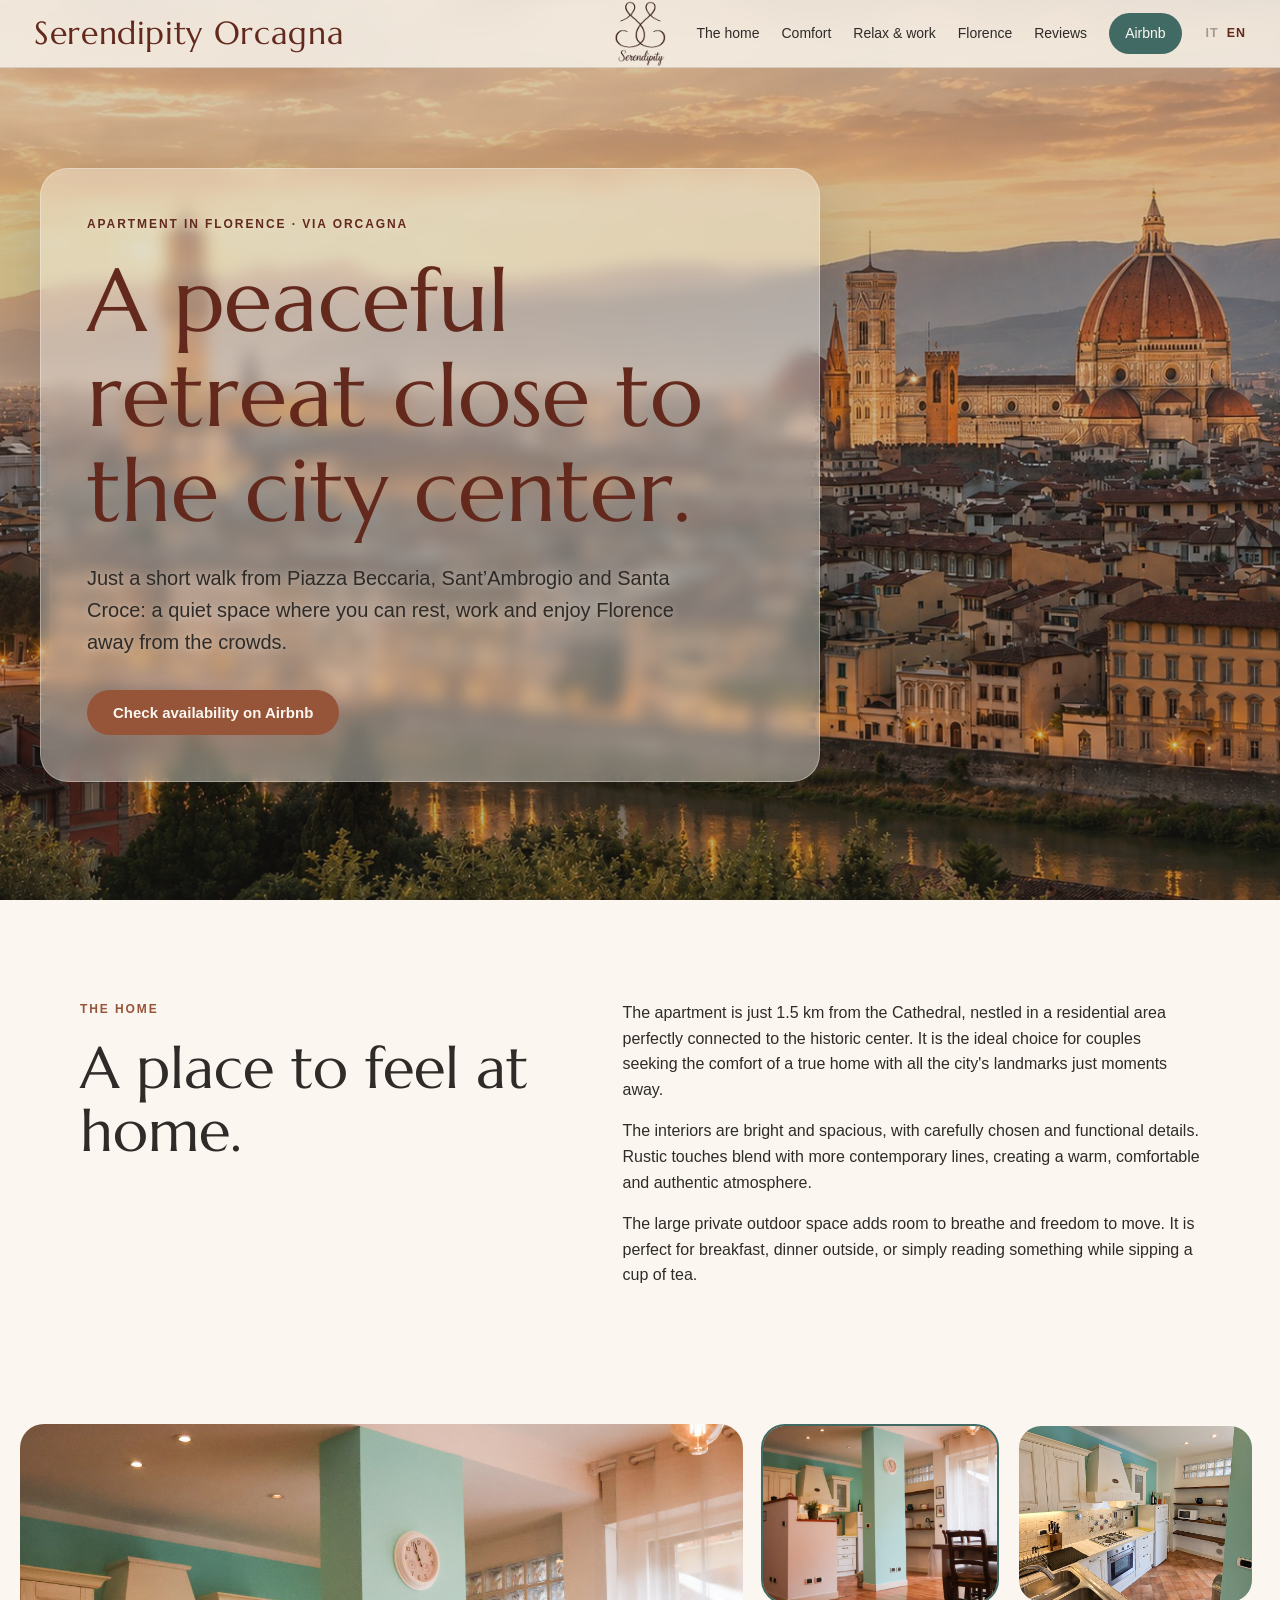
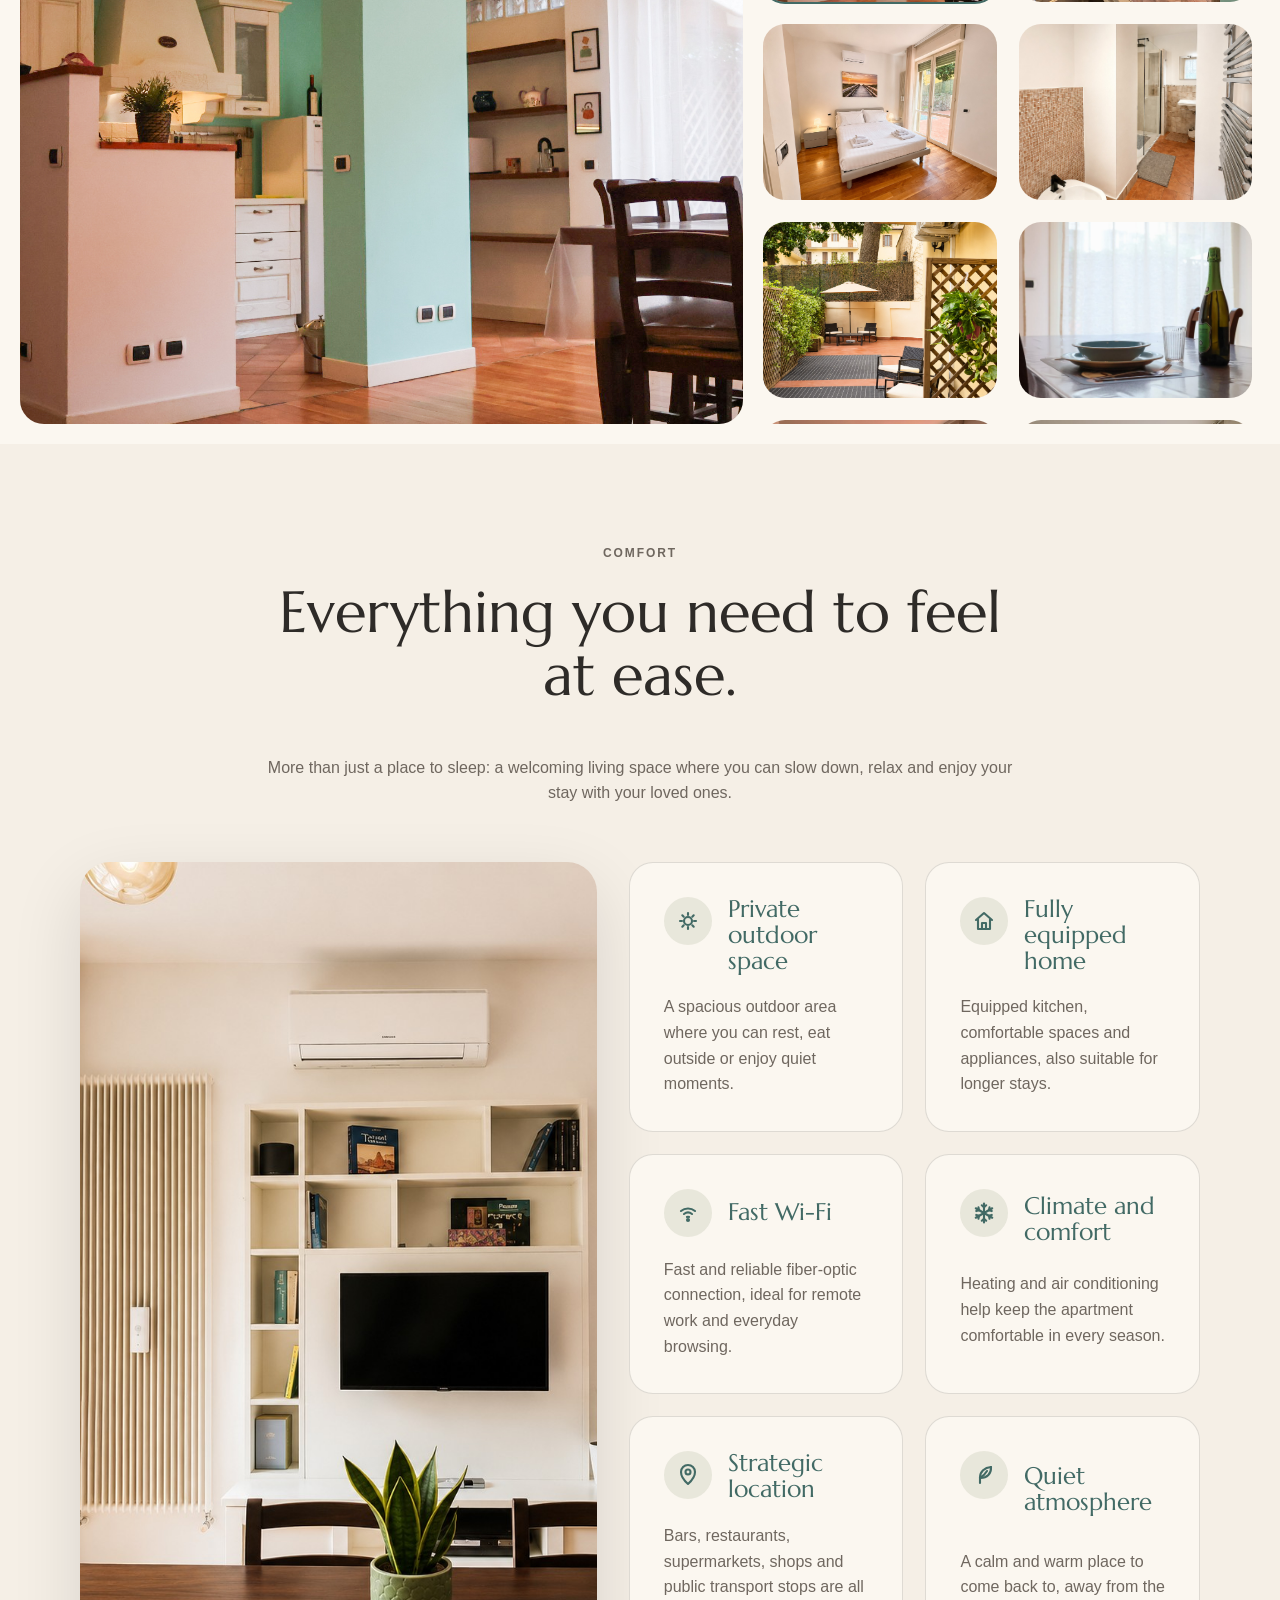
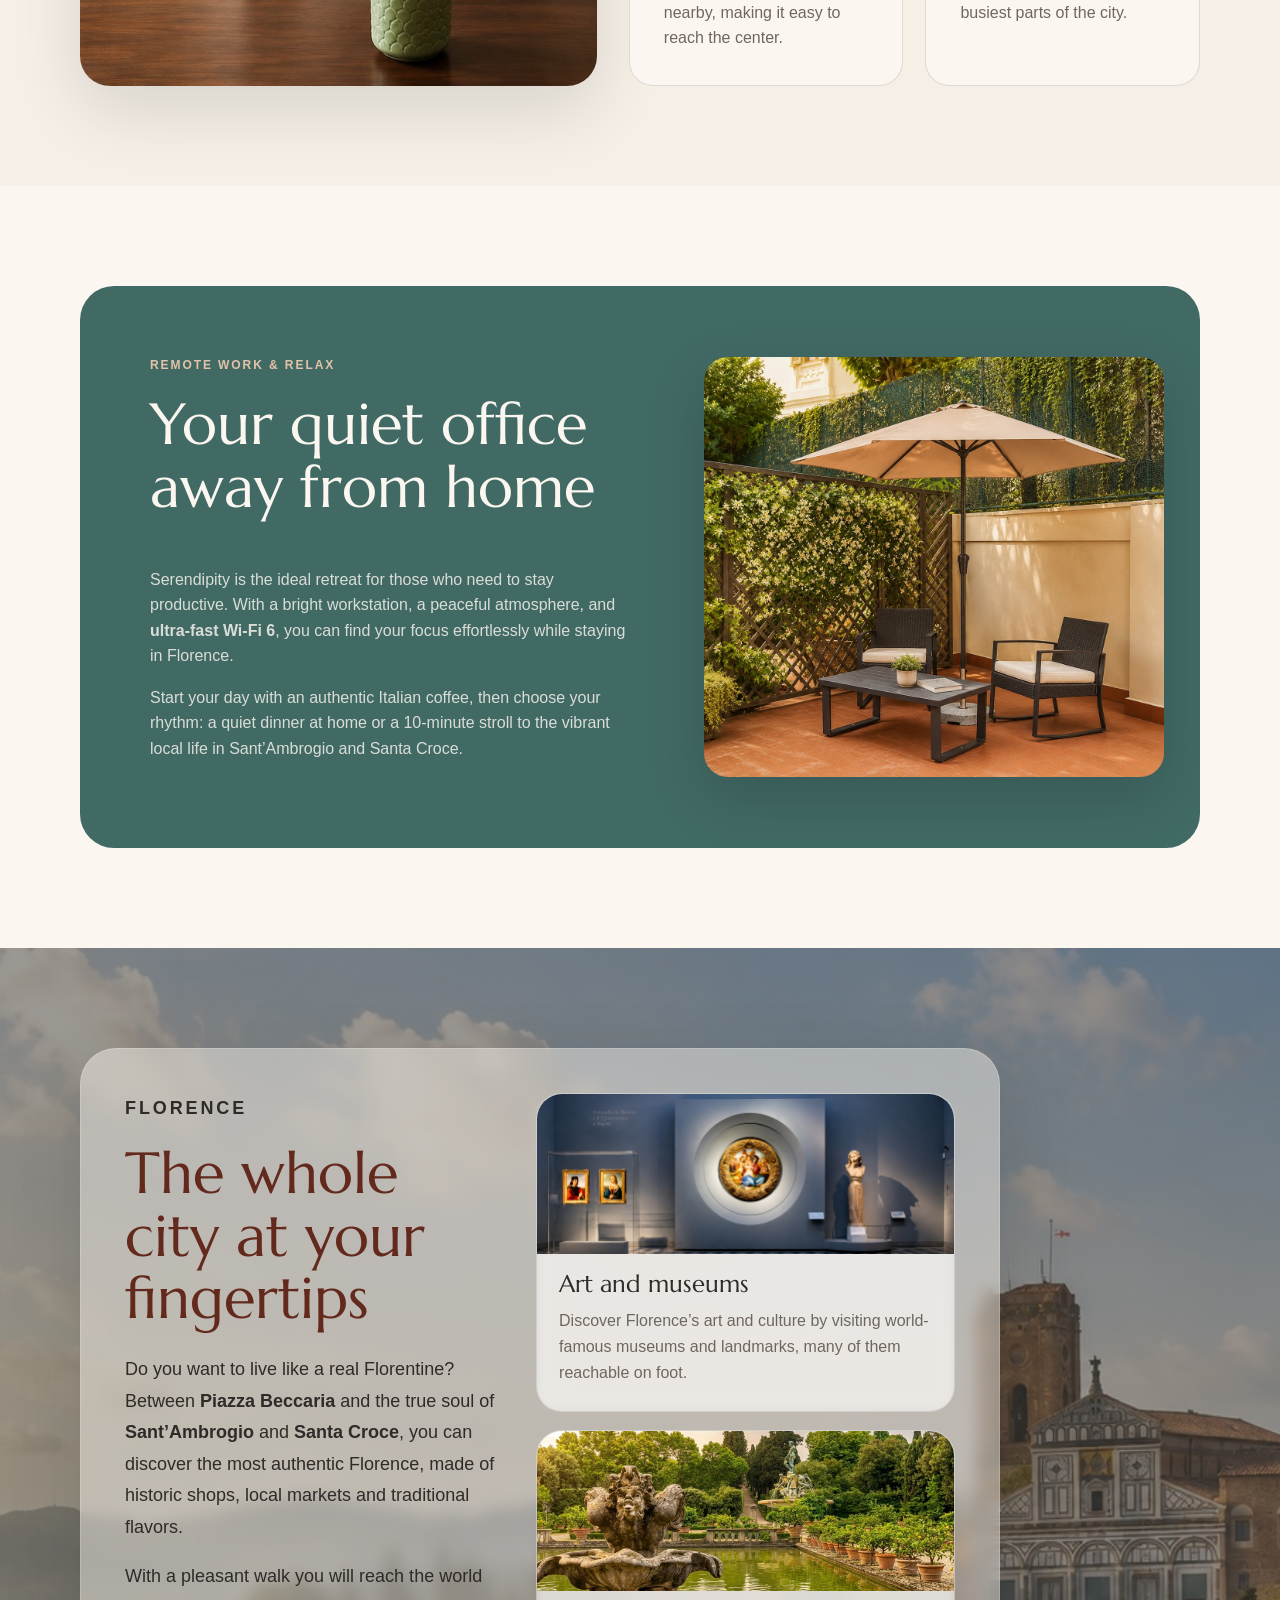
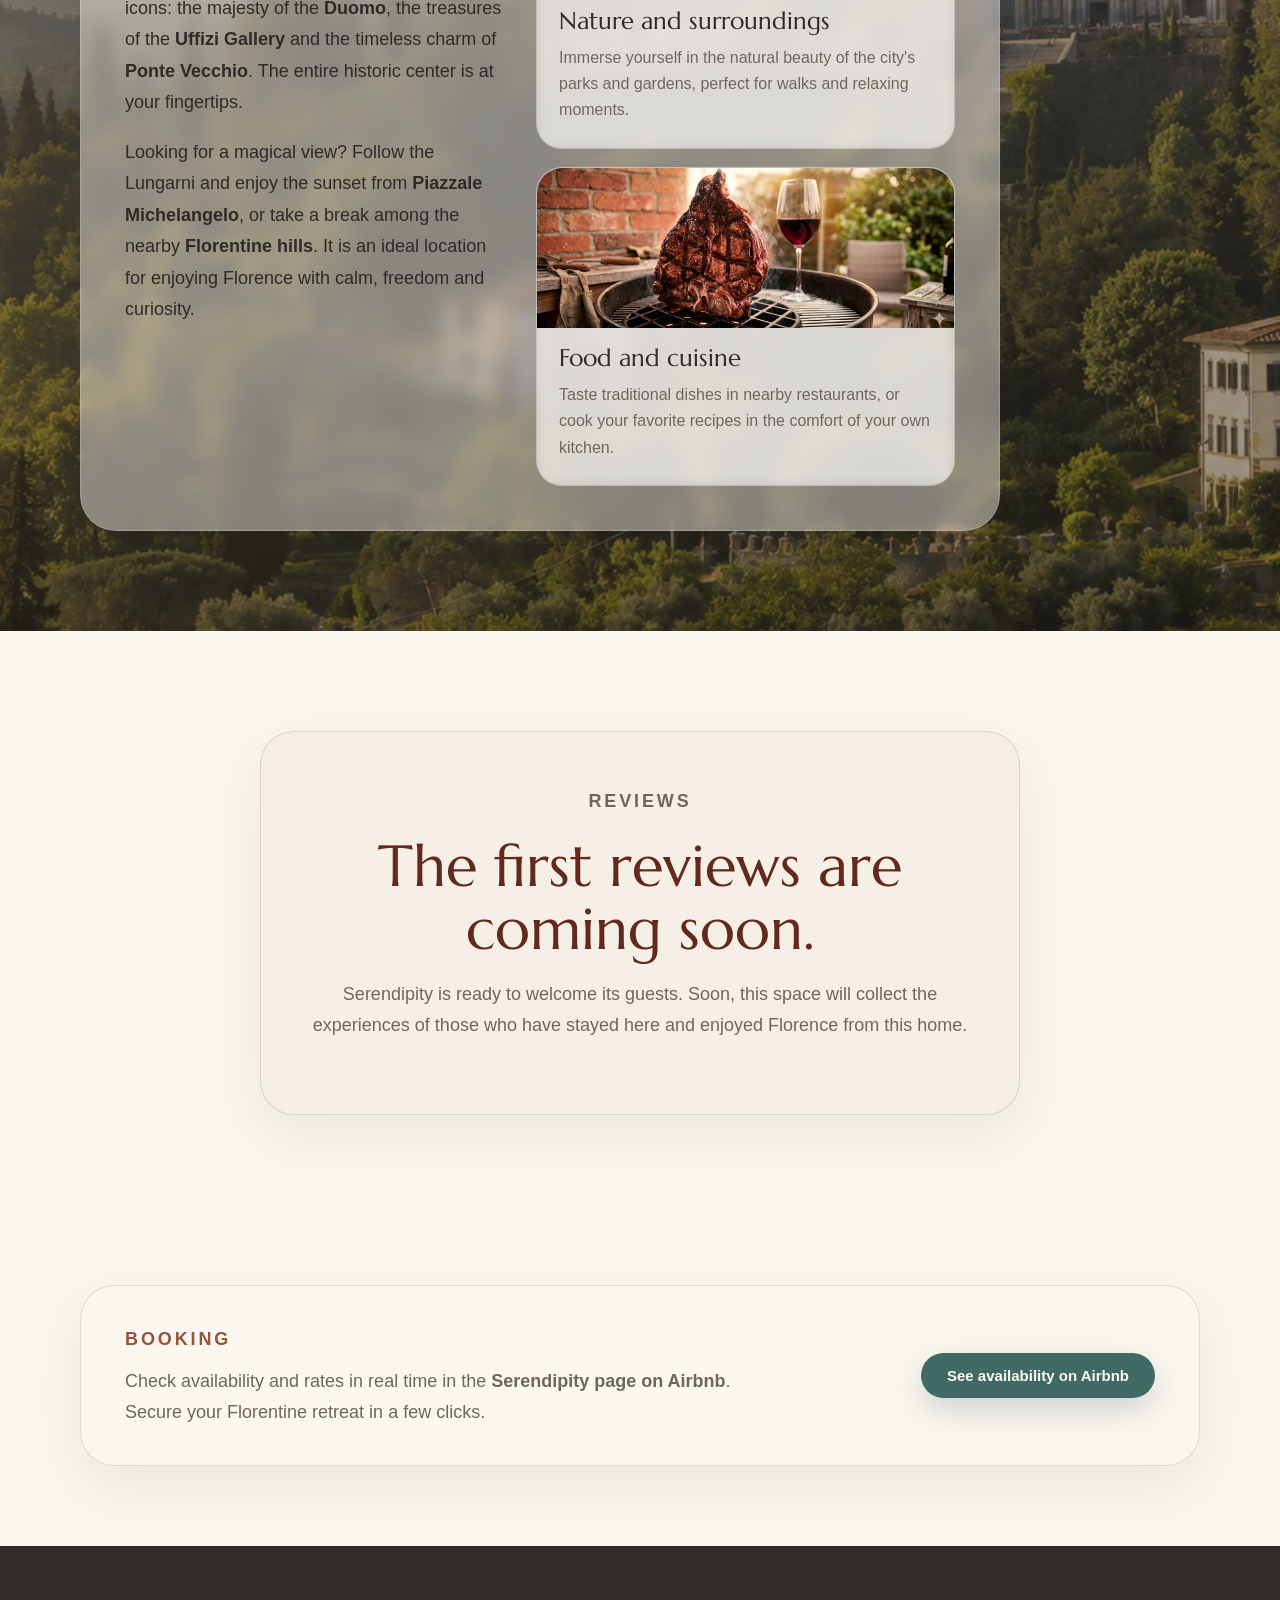
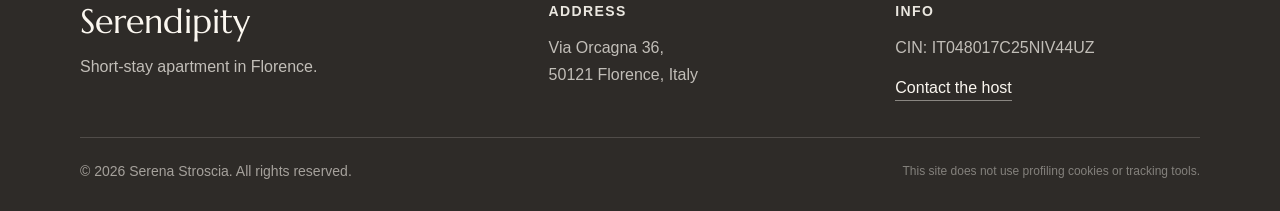
==== en/index.html @ dac6d110 "Versione 4 sito bilingue italiano inglese icons" ====
<!DOCTYPE html>
<html lang="en">

<head>
  <meta charset="UTF-8">
  <meta name="viewport" content="width=device-width, initial-scale=1.0">

  <title>Serendipity Orcagna | Apartment in Florence near Piazza Beccaria</title>

  <meta name="description"
    content="Serendipity Orcagna is a quiet apartment in Florence, near Piazza Beccaria, Sant’Ambrogio and Santa Croce. A welcoming home with outdoor space, fast Wi-Fi and a direct link to Airbnb.">

  <meta name="robots" content="index, follow">

  <link rel="canonical" href="https://www.serendipityorcagna.it/en/">

  <link rel="alternate" hreflang="it" href="https://www.serendipityorcagna.it/">
  <link rel="alternate" hreflang="en" href="https://www.serendipityorcagna.it/en/">
  <link rel="alternate" hreflang="x-default" href="https://www.serendipityorcagna.it/">

  <meta property="og:title" content="Serendipity Orcagna | Apartment in Florence near Piazza Beccaria">
  <meta property="og:description"
    content="A quiet and welcoming home in Florence, near the center but away from the chaos. Outdoor space, fast Wi-Fi and direct link to Airbnb.">
  <meta property="og:type" content="website">
  <meta property="og:url" content="https://www.serendipityorcagna.it/en/">
  <meta property="og:image" content="https://www.serendipityorcagna.it/img/hero-firenze.jpg">

  <link rel="stylesheet" href="../style.css">
  <link rel="icon" href="/favicon.ico" sizes="any">
  <link rel="icon" type="image/png" sizes="48x48" href="/favicon-48x48.png">
  <link rel="icon" type="image/png" sizes="32x32" href="/favicon-32x32.png">
  <link rel="icon" type="image/png" sizes="16x16" href="/favicon-16x16.png">
  <link rel="apple-touch-icon" href="/apple-touch-icon.png">
  <link rel="manifest" href="/site.webmanifest">
  <meta name="theme-color" content="#F5EFE6">
</head>

<body id="top">

  <!-- HEADER -->
  <header class="site-header">
    <a href="#top" class="logo" aria-label="Back to top">
      Serendipity Orcagna
    </a>

    <a href="#top" class="header-symbol" aria-label="Back to top">
      <img src="../img/logo-serendipity.png" alt="Serendipity logo">
    </a>

    <nav class="main-nav" aria-label="Main navigation">
      <a href="#casa">The home</a>
      <a href="#servizi">Comfort</a>
      <a href="#relax">Relax & work</a>
      <a href="#quartiere">Florence</a>
      <a href="#recensioni">Reviews</a>

      <a class="nav-cta" href="https://www.airbnb.it/h/serendipityfirenzebeccaria" target="_blank"
        rel="noopener noreferrer">
        Airbnb
      </a>

      <span class="nav-language" aria-label="Language selector">
        <a href="/" lang="it">IT</a>
        <a href="/en/" class="is-active" lang="en">EN</a>
      </span>
    </nav>
  </header>

  <nav class="mobile-language" aria-label="Mobile language selector">
    <a href="/" lang="it">IT</a>
    <a href="/en/" class="is-active" lang="en">EN</a>
  </nav>

  <!-- HERO -->
  <section class="hero">
    <div class="hero-content">
      <p class="eyebrow">Apartment in Florence · Via Orcagna</p>
      <h1>A peaceful retreat close to the city center.</h1>
      <p class="hero-text">
        Just a short walk from Piazza Beccaria, Sant’Ambrogio and Santa Croce: a quiet space where you can rest, work
        and enjoy Florence away from the crowds.
      </p>
      <a href="#prenota" class="btn primary">Check availability on Airbnb</a>
    </div>
  </section>

  <!-- INTRO -->
  <section id="casa" class="section intro-section">
    <div class="container two-columns">
      <div>
        <p class="eyebrow">The home</p>
        <h2>A place to feel at home.</h2>
      </div>

      <div>
        <p>
          The apartment is just 1.5 km from the Cathedral, nestled in a residential area perfectly connected to the
          historic center. It is the ideal choice for couples seeking the comfort of a true home with all the city's
          landmarks just moments away.
        </p>

        <p>
          The interiors are bright and spacious, with carefully chosen and functional details. Rustic touches blend with
          more contemporary lines, creating a warm, comfortable and authentic atmosphere.
        </p>

        <p>
          The large private outdoor space adds room to breathe and freedom to move. It is perfect for breakfast, dinner
          outside, or simply reading something while sipping a cup of tea.
        </p>
      </div>
    </div>
  </section>

  <!-- GALLERY -->
  <section class="gallery-section">
    <div class="gallery-viewer">

      <div class="gallery-featured" tabindex="0" aria-label="Serendipity image gallery">
        <button class="gallery-arrow gallery-arrow-prev" type="button" aria-label="Previous photo">
          ‹
        </button>

        <img id="featuredImage" src="../img/living.jpg" alt="Serendipity living room">

        <button class="gallery-arrow gallery-arrow-next" type="button" aria-label="Next photo">
          ›
        </button>
      </div>

      <div class="gallery-thumbs">
        <button class="thumb is-active" type="button" data-full="../img/living.jpg" data-alt="Serendipity living room">
          <img src="../img/living.jpg" alt="Preview of Serendipity living room">
        </button>

        <button class="thumb" type="button" data-full="../img/cucina.jpg" data-alt="Serendipity kitchen">
          <img src="../img/cucina.jpg" alt="Preview of Serendipity kitchen">
        </button>

        <button class="thumb" type="button" data-full="../img/camera.jpg" data-alt="Serendipity bedroom">
          <img src="../img/camera.jpg" alt="Preview of Serendipity bedroom">
        </button>

        <button class="thumb" type="button" data-full="../img/bagno.jpg" data-alt="Serendipity bathroom">
          <img src="../img/bagno.jpg" alt="Preview of Serendipity bathroom">
        </button>

        <button class="thumb" type="button" data-full="../img/esterno.jpg" data-alt="Serendipity private outdoor space">
          <img src="../img/esterno.jpg" alt="Preview of Serendipity private outdoor space">
        </button>

        <button class="thumb" type="button" data-full="../img/dettaglio.jpg" data-alt="Serendipity detail">
          <img src="../img/dettaglio.jpg" alt="Preview of a Serendipity detail">
        </button>

        <button class="thumb" type="button" data-full="../img/foto-7.jpg" data-alt="Serendipity bedroom 01">
          <img src="../img/foto-7.jpg" alt="Preview of Serendipity bedroom 01">
        </button>

        <button class="thumb" type="button" data-full="../img/foto-8.jpg" data-alt="Serendipity bedroom 02">
          <img src="../img/foto-8.jpg" alt="Preview of Serendipity bedroom 02">
        </button>

        <button class="thumb" type="button" data-full="../img/foto-9.jpg" data-alt="Serendipity living room 01">
          <img src="../img/foto-9.jpg" alt="Preview of Serendipity living room 01">
        </button>

        <button class="thumb" type="button" data-full="../img/foto-10.jpg" data-alt="Serendipity living room 02">
          <img src="../img/foto-10.jpg" alt="Preview of Serendipity living room 02">
        </button>

        <button class="thumb" type="button" data-full="../img/foto-11.jpg" data-alt="Serendipity bedroom 03">
          <img src="../img/foto-11.jpg" alt="Preview of Serendipity bedroom 03">
        </button>

        <button class="thumb" type="button" data-full="../img/foto-12.jpg" data-alt="Serendipity outdoor space 01">
          <img src="../img/foto-12.jpg" alt="Preview of Serendipity outdoor space 01">
        </button>

        <button class="thumb" type="button" data-full="../img/foto-13.jpg" data-alt="Serendipity bathroom 01">
          <img src="../img/foto-13.jpg" alt="Preview of Serendipity bathroom 01">
        </button>

        <button class="thumb" type="button" data-full="../img/foto-14.jpg" data-alt="Serendipity living room 03">
          <img src="../img/foto-14.jpg" alt="Preview of Serendipity living room 03">
        </button>

        <button class="thumb" type="button" data-full="../img/foto-15.jpg" data-alt="Serendipity living room 04">
          <img src="../img/foto-15.jpg" alt="Preview of Serendipity living room 04">
        </button>

        <button class="thumb" type="button" data-full="../img/foto-16.jpg" data-alt="Serendipity outdoor space 02">
          <img src="../img/foto-16.jpg" alt="Preview of Serendipity outdoor space 02">
        </button>
      </div>
    </div>
  </section>

  <!-- SERVIZI -->
  <section id="servizi" class="section services-section">
    <div class="container">
      <div class="section-heading center">
        <p class="eyebrow">Comfort</p>
        <h2>Everything you need to feel at ease.</h2>
        <p>
          More than just a place to sleep: a welcoming living space where you can slow down, relax and enjoy your stay
          with your loved ones.
        </p>
      </div>

      <div class="comfort-grid">
        <div class="comfort-image">
          <img src="../img/comfort.jpg" alt="Serendipity living and comfort area">
        </div>

        <div class="cards-grid">
          <article class="card">
            <span class="icon" aria-hidden="true">
              <svg viewBox="0 0 24 24">
                <path d="M12 4v2" />
                <path d="M12 18v2" />
                <path d="M4 12h2" />
                <path d="M18 12h2" />
                <path d="M6.3 6.3l1.4 1.4" />
                <path d="M16.3 16.3l1.4 1.4" />
                <path d="M17.7 6.3l-1.4 1.4" />
                <path d="M7.7 16.3l-1.4 1.4" />
                <circle cx="12" cy="12" r="4" />
              </svg>
            </span>
            <h3>Private outdoor space</h3>
            <p>A spacious outdoor area where you can rest, eat outside or enjoy quiet moments.</p>
          </article>

          <article class="card">
            <span class="icon" aria-hidden="true">
              <svg viewBox="0 0 24 24">
                <path d="M4 11l8-7 8 7" />
                <path d="M6 10.5V20h12v-9.5" />
                <path d="M10 20v-6h4v6" />
              </svg>
            </span>
            <h3>Fully equipped home</h3>
            <p>Equipped kitchen, comfortable spaces and appliances, also suitable for longer stays.</p>
          </article>

          <article class="card">
            <span class="icon" aria-hidden="true">
              <svg viewBox="0 0 24 24">
                <path d="M5 10a11 11 0 0 1 14 0" />
                <path d="M8 13a6.5 6.5 0 0 1 8 0" />
                <path d="M11 16a2 2 0 0 1 2 0" />
                <circle cx="12" cy="19" r="1" />
              </svg>
            </span>
            <h3>Fast Wi-Fi</h3>
            <p>Fast and reliable fiber-optic connection, ideal for remote work and everyday browsing.</p>
          </article>

          <article class="card">
            <span class="icon" aria-hidden="true">
              <svg viewBox="0 0 24 24" xmlns="http://www.w3.org/2000/svg">
                <g>
                  <path d="M12 12V2.5" />
                  <path d="M12 6.3L9.8 4.3" />
                  <path d="M12 6.3L14.2 4.3" />
                </g>

                <g transform="rotate(60 12 12)">
                  <path d="M12 12V2.5" />
                  <path d="M12 6.3L9.8 4.3" />
                  <path d="M12 6.3L14.2 4.3" />
                </g>

                <g transform="rotate(120 12 12)">
                  <path d="M12 12V2.5" />
                  <path d="M12 6.3L9.8 4.3" />
                  <path d="M12 6.3L14.2 4.3" />
                </g>

                <g transform="rotate(180 12 12)">
                  <path d="M12 12V2.5" />
                  <path d="M12 6.3L9.8 4.3" />
                  <path d="M12 6.3L14.2 4.3" />
                </g>

                <g transform="rotate(240 12 12)">
                  <path d="M12 12V2.5" />
                  <path d="M12 6.3L9.8 4.3" />
                  <path d="M12 6.3L14.2 4.3" />
                </g>

                <g transform="rotate(300 12 12)">
                  <path d="M12 12V2.5" />
                  <path d="M12 6.3L9.8 4.3" />
                  <path d="M12 6.3L14.2 4.3" />
                </g>
              </svg>
            </span>

            <h3>Climate and comfort</h3>
            <p>Heating and air conditioning help keep the apartment comfortable in every season.</p>
          </article>

          <article class="card">
            <span class="icon" aria-hidden="true">
              <svg viewBox="0 0 24 24">
                <path d="M12 21s7-6.2 7-12a7 7 0 0 0-14 0c0 5.8 7 12 7 12z" />
                <circle cx="12" cy="9" r="2.5" />
              </svg>
            </span>
            <h3>Strategic location</h3>
            <p>Bars, restaurants, supermarkets, shops and public transport stops are all nearby, making it easy to reach
              the center.</p>
          </article>

          <article class="card">
            <span class="icon" aria-hidden="true">
              <svg viewBox="0 0 24 24">
                <path d="M19 4c-6.5.5-11 4.8-11 10.5V20" />
                <path d="M19 4c.3 6.8-3.8 11-10.5 11" />
                <path d="M8 15c2.5-1.4 5-3.8 7-7" />
              </svg>
            </span>
            <h3>Quiet atmosphere</h3>
            <p>A calm and warm place to come back to, away from the busiest parts of the city.</p>
          </article>
        </div>
      </div>
    </div>
  </section>

  <!-- RELAX / WORK -->
  <section id="relax" class="section split-section">
    <div class="container split-card">
      <div class="split-text">
        <p class="eyebrow">Remote Work & Relax</p>
        <h2>Your quiet office away from home</h2>
        <p>
          Serendipity is the ideal retreat for those who need to stay productive. With a bright workstation, a peaceful
          atmosphere, and <strong>ultra-fast Wi-Fi 6</strong>, you can find your focus effortlessly while staying in
          Florence.
        </p>
        <p>
          Start your day with an authentic Italian coffee, then choose your rhythm: a quiet dinner at home or a
          10-minute stroll to the vibrant local life in Sant’Ambrogio and Santa Croce.
        </p>
      </div>

      <div class="split-visual">
        <img class="relax-photo" src="../img/relax-esterno.jpg" alt="Outdoor space for relaxing and working">
      </div>
    </div>
  </section>

  <!-- FLORENCE -->
  <section id="quartiere" class="section neighborhood-section">
    <div class="container">
      <div class="neighborhood-panel">
        <div class="neighborhood-content">
          <p class="eyebrow">Florence</p>
          <h2>The whole city at your fingertips</h2>
          <p>
            Do you want to live like a real Florentine? Between <strong>Piazza Beccaria</strong> and the true soul of
            <strong>Sant’Ambrogio</strong> and <strong>Santa Croce</strong>, you can discover the most authentic
            Florence, made of historic shops, local markets and traditional flavors.
          </p>
          <p>
            With a pleasant walk you will reach the world icons: the majesty of the <strong>Duomo</strong>,
            the treasures of the <strong>Uffizi Gallery</strong> and the timeless charm of <strong>Ponte
              Vecchio</strong>. The entire historic center is at your fingertips.
          </p>
          <p>
            Looking for a magical view? Follow the Lungarni and enjoy the sunset from <strong>Piazzale
              Michelangelo</strong>, or take a break among the nearby <strong>Florentine hills</strong>. It is an ideal
            location for enjoying Florence with calm, freedom and curiosity.
          </p>
        </div>

        <div class="neighborhood-cards">
          <article class="place-card">
            <img class="place-card-media place-card-media-arte" src="../img/arte-wide.jpg"
              alt="Art and museums in Florence">

            <div class="place-card-body">
              <h3>Art and museums</h3>
              <p>
                Discover Florence’s art and culture by visiting world-famous museums and landmarks, many of them
                reachable on foot.
              </p>
            </div>
          </article>

          <article class="place-card">
            <img class="place-card-media place-card-media-natura" src="../img/natura-wide.jpg"
              alt="Parks and gardens in Florence">

            <div class="place-card-body">
              <h3>Nature and surroundings</h3>
              <p>
                Immerse yourself in the natural beauty of the city's parks and gardens, perfect for walks and relaxing
                moments.
              </p>
            </div>
          </article>

          <article class="place-card">
            <img class="place-card-media place-card-media-cibo" src="../img/cibo-wide.jpg"
              alt="Food and cuisine in Florence">

            <div class="place-card-body">
              <h3>Food and cuisine</h3>
              <p>
                Taste traditional dishes in nearby restaurants, or cook your favorite recipes in the comfort of your own
                kitchen.
              </p>
            </div>
          </article>
        </div>
      </div>
    </div>
  </section>

  <!-- REVIEWS -->
  <section id="recensioni" class="section reviews-section">
    <div class="container">
      <div class="coming-soon-box">
        <p class="eyebrow">Reviews</p>
        <h2>The first reviews are coming soon.</h2>
        <p>
          Serendipity is ready to welcome its guests. Soon, this space will collect the experiences of those who have
          stayed here and enjoyed Florence from this home.
        </p>
      </div>
    </div>
  </section>

  <!-- BOOKING -->
  <section id="prenota" class="section booking-section">
    <div class="container">
      <div class="booking-card">
        <div class="booking-text">
          <p class="eyebrow">Booking</p>
          <p>
            Check availability and rates in real time in the <strong>Serendipity page on Airbnb</strong>.
            Secure your Florentine retreat in a few clicks.
          </p>
        </div>

        <a class="btn primary" href="https://www.airbnb.it/h/serendipityfirenzebeccaria" target="_blank"
          rel="noopener noreferrer">
          See availability on Airbnb
        </a>
      </div>
    </div>
  </section>

  <!-- FOOTER -->
  <footer class="site-footer">
    <div class="container">
      <div class="footer-grid">
        <div class="footer-brand">
          <h2>Serendipity</h2>
          <p>Short-stay apartment in Florence.</p>
        </div>

        <div class="footer-info">
          <h3>Address</h3>
          <p>
            Via Orcagna 36,<br> 50121 Florence, Italy
          </p>
        </div>

        <div class="footer-info">
          <h3>Info</h3>
          <p>CIN: IT048017C25NIV44UZ</p>
          <a href="https://www.airbnb.it/contact_host/1659531297505461030/send_message" target="_blank"
            rel="noopener noreferrer">
            Contact the host
          </a>
        </div>
      </div>

      <div class="footer-bottom">
        <p>© 2026 Serena Stroscia. All rights reserved.</p>
        <p class="footer-disclaimer">
          This site does not use profiling cookies or tracking tools.
        </p>
      </div>
    </div>
  </footer>

  <!-- Gallery image switcher -->
  <script>
    const featuredImage = document.getElementById("featuredImage");
    const thumbs = Array.from(document.querySelectorAll(".thumb"));
    const prevButton = document.querySelector(".gallery-arrow-prev");
    const nextButton = document.querySelector(".gallery-arrow-next");
    const galleryFeatured = document.querySelector(".gallery-featured");

    let currentIndex = 0;

    function showImage(index) {
      const thumb = thumbs[index];

      if (!thumb) {
        return;
      }

      featuredImage.src = thumb.dataset.full;
      featuredImage.alt = thumb.dataset.alt;

      thumbs.forEach((item) => item.classList.remove("is-active"));
      thumb.classList.add("is-active");

      thumb.scrollIntoView({
        block: "nearest",
        inline: "nearest"
      });

      currentIndex = index;
    }

    thumbs.forEach((thumb, index) => {
      thumb.addEventListener("click", () => {
        showImage(index);
      });
    });

    prevButton.addEventListener("click", () => {
      const previousIndex = (currentIndex - 1 + thumbs.length) % thumbs.length;
      showImage(previousIndex);
    });

    nextButton.addEventListener("click", () => {
      const nextIndex = (currentIndex + 1) % thumbs.length;
      showImage(nextIndex);
    });

    galleryFeatured.addEventListener("click", () => {
      galleryFeatured.focus();
    });

    galleryFeatured.addEventListener("keydown", (event) => {
      if (event.key === "ArrowLeft") {
        event.preventDefault();
        const previousIndex = (currentIndex - 1 + thumbs.length) % thumbs.length;
        showImage(previousIndex);
      }

      if (event.key === "ArrowRight") {
        event.preventDefault();
        const nextIndex = (currentIndex + 1) % thumbs.length;
        showImage(nextIndex);
      }
    });
  </script>

</body>

</html>
---- style.css ----
@font-face {
  font-family: "Inter";
  src: url("fonts/Inter/Inter.ttf") format("truetype");
  font-weight: 100 900;
  font-style: normal;
  font-display: swap;
}

@font-face {
  font-family: "Marcellus";
  src: url("fonts/Marcellus/Marcellus-Regular.ttf") format("truetype");
  font-weight: 400;
  font-style: normal;
  font-display: swap;
}

:root {
  --cream: #F5EFE6;
  --cream-light: #FBF7F0;
  --sage: #8F997C;
  --terracotta: #965439;
  --rosewood: #63291D;
  --teal: #426A65;
  --dark: #2E2B28;
  --muted: #6F675F;
  --line: rgba(46, 43, 40, 0.14);
}

* {
  box-sizing: border-box;
}

html {
  scroll-behavior: smooth;
  scroll-padding-top: 90px;
}

body {
  margin: 0;
  font-family: "Inter", Arial, Helvetica, sans-serif;
  background: var(--cream);
  color: var(--dark);
  line-height: 1.6;
}

a {
  color: inherit;
  text-decoration: none;
}

a:focus-visible,
button:focus-visible {
  outline: 3px solid rgba(66, 106, 101, 0.55);
  outline-offset: 4px;
}

p {
  margin-top: 0;
}

h1,
h2,
h3 {
  margin-top: 0;
  line-height: 1.08;
  font-family: "Marcellus", Georgia, serif;
  font-weight: 400;
}

h1 {
  font-size: clamp(44px, 7vw, 88px);
}

h2 {
  font-size: clamp(34px, 5vw, 58px);
}

h3 {
  font-size: 24px;
}

.container {
  width: min(1120px, calc(100% - 40px));
  margin: 0 auto;
}

.section {
  padding: 100px 0;
}

.eyebrow {
  text-transform: uppercase;
  letter-spacing: 0.16em;
  font-size: 12px;
  font-weight: 700;
  color: var(--terracotta);
  margin-bottom: 18px;
}

/* HEADER */

.site-header {
  position: fixed;
  top: 0;
  left: 0;
  width: 100%;
  height: 68px;
  z-index: 20;
  display: grid;
  grid-template-columns: 1fr 1fr;
  align-items: center;
  column-gap: 28px;
  padding: 0 34px;
  background: rgba(245, 239, 230, 0.88);
  backdrop-filter: blur(14px);
  -webkit-backdrop-filter: blur(14px);
  border-bottom: 1px solid var(--line);
}

.logo {
  justify-self: start;
  font-family: "Marcellus", Georgia, serif;
  font-size: 32px;
  font-weight: 400;
  letter-spacing: 0.02em;
  color: var(--rosewood);
}

.header-symbol {
  position: absolute;
  left: 50%;
  top: 50%;
  transform: translate(-50%, -50%);
  display: flex;
  align-items: center;
  justify-content: center;
  width: 120px;
  height: 90px;
}

.header-symbol img {
  display: block;
  height: 66px;
  width: auto;
}

.main-nav {
  justify-self: end;
  display: flex;
  align-items: center;
  gap: 22px;
  font-size: 14px;
}

.main-nav a {
  color: var(--dark);
}

.main-nav a:hover {
  color: var(--terracotta);
}

.nav-cta {
  background: var(--teal);
  color: var(--cream-light) !important;
  padding: 9px 16px;
  border-radius: 999px;
  transition: background 0.25s ease, transform 0.25s ease;
}

.nav-cta:hover {
  background: #365854;
  color: var(--cream-light) !important;
  transform: translateY(-1px);
}

.nav-language {
  display: inline-flex;
  align-items: center;
  gap: 8px;
  margin-left: 2px;
  font-size: 0.78rem;
  font-weight: 700;
  letter-spacing: 0.08em;
  text-transform: uppercase;
  white-space: nowrap;
}

.main-nav .nav-language a {
  color: var(--muted);
  text-decoration: none;
  opacity: 0.6;
}

.main-nav .nav-language a:hover,
.main-nav .nav-language a.is-active {
  color: var(--rosewood);
  opacity: 1;
}

.mobile-language {
  display: none;
}

/* HERO */

.hero {
  min-height: 100vh;
  position: relative;
  display: flex;
  align-items: center;
  padding: 130px 40px 80px;
  background:
    linear-gradient(rgba(46, 43, 40, 0.18), rgba(46, 43, 40, 0.30)),
    url("img/hero-firenze.jpg");
  background-size: cover;
  background-position: center;
}

.hero-content {
  position: relative;
  z-index: 2;
  max-width: 780px;
  padding: 46px;
  background: rgba(251, 247, 240, 0.40);
  border: 1px solid rgba(251, 247, 240, 0.35);
  border-radius: 28px;
  backdrop-filter: blur(8px);
  -webkit-backdrop-filter: blur(8px);
  box-shadow: 0 24px 70px rgba(0, 0, 0, 0.16);
}

.hero-content .eyebrow {
  color: #63291D;
  text-shadow: 0 1px 8px rgba(251, 247, 240, 0.45);
}

.hero-content h1 {
  color: var(--rosewood);
  margin-bottom: 24px;
}

.hero-text {
  font-size: 20px;
  color: #2E2B28;
  max-width: 620px;
  margin-bottom: 32px;
  font-weight: 500;
  text-shadow: 0 1px 8px rgba(251, 247, 240, 0.45);
}

/* INTRO */

.two-columns {
  display: grid;
  grid-template-columns: 0.9fr 1.1fr;
  gap: 70px;
  align-items: start;
}

.intro-section {
  background: var(--cream-light);
}

/* GALLERY */

.gallery-section {
  padding: 20px;
  background: var(--cream-light);
}

.gallery-viewer {
  display: grid;
  grid-template-columns: 1.45fr 1fr;
  gap: 18px;
  align-items: stretch;
}

.gallery-featured {
  position: relative;
  height: 600px;
  overflow: hidden;
}

.gallery-featured img {
  width: 100%;
  height: 100%;
  object-fit: cover;
  border-radius: 24px;
  display: block;
}

.gallery-thumbs {
  display: grid;
  grid-template-columns: repeat(2, 1fr);
  gap: 18px;
  height: 600px;
  max-height: 600px;
  overflow-y: auto;
  padding-right: 6px;
}

.gallery-thumbs::-webkit-scrollbar {
  width: 8px;
}

.gallery-thumbs::-webkit-scrollbar-thumb {
  background: rgba(46, 43, 40, 0.18);
  border-radius: 999px;
}

.gallery-thumbs::-webkit-scrollbar-track {
  background: transparent;
}

.thumb {
  width: 100%;
  height: 180px;
  border: 2px solid transparent;
  border-radius: 24px;
  overflow: hidden;
  cursor: pointer;
  padding: 0;
  background: none;
  box-sizing: border-box;
}

.thumb img {
  width: 100%;
  height: 100%;
  object-fit: cover;
  display: block;
  border-radius: 18px;
}

.thumb:hover {
  transform: translateY(-2px);
}

.thumb.is-active {
  border-color: var(--teal);
  box-shadow: inset 0 0 0 2px var(--teal);
}

.gallery-arrow {
  position: absolute;
  top: 50%;
  z-index: 3;
  width: 46px;
  height: 64px;
  border: 0;
  border-radius: 999px;
  background: rgba(46, 43, 40, 0.34);
  color: var(--cream-light);
  font-size: 42px;
  line-height: 1;
  cursor: pointer;
  transform: translateY(-50%);
  opacity: 0;
  transition: opacity 0.25s ease, background 0.25s ease, transform 0.25s ease;
}

.gallery-arrow:hover {
  background: rgba(46, 43, 40, 0.55);
  transform: translateY(-50%) scale(1.04);
}

.gallery-featured:hover .gallery-arrow,
.gallery-arrow:focus-visible {
  opacity: 1;
}

.gallery-arrow-prev {
  left: 18px;
}

.gallery-arrow-next {
  right: 18px;
}

.gallery-featured:focus-visible {
  outline: 3px solid rgba(66, 106, 101, 0.55);
  outline-offset: 4px;
}

/* SERVICES */

.services-section {
  background: var(--cream);
}

.section-heading {
  max-width: 760px;
  margin-bottom: 56px;
}

.section-heading.center {
  text-align: center;
  margin-left: auto;
  margin-right: auto;
}

.section-heading p {
  color: var(--muted);
}

.cards-grid {
  display: grid;
  grid-template-columns: repeat(2, 1fr);
  gap: 22px;
}

.card {
  background: var(--cream-light);
  padding: 34px;
  border-radius: 24px;
  border: 1px solid var(--line);
  min-height: 240px;
  display: grid;
  grid-template-columns: 48px 1fr;
  column-gap: 16px;
  align-items: start;
}

.icon {
  width: 48px;
  height: 48px;
  border-radius: 999px;
  display: inline-flex;
  align-items: center;
  justify-content: center;
  background: rgba(143, 153, 124, 0.18);
  color: var(--teal);
  margin-bottom: 0;
  grid-column: 1;
  grid-row: 1;
}

.icon svg {
  width: 24px;
  height: 24px;
  fill: none;
  stroke: currentColor;
  stroke-width: 2.1;
  stroke-linecap: round;
  stroke-linejoin: round;
}

.card h3 {
  color: var(--teal);
  margin: 0;
  grid-column: 2;
  grid-row: 1;
  align-self: center;
}

.card p {
  color: var(--muted);
  grid-column: 1 / -1;
  margin-top: 20px;
  margin-bottom: 0;
}

.comfort-grid {
  display: grid;
  grid-template-columns: 0.95fr 1.05fr;
  gap: 32px;
  align-items: stretch;
}

.comfort-image {
  height: 100%;
}

.comfort-image img {
  width: 100%;
  height: 100%;
  min-height: 620px;
  object-fit: cover;
  border-radius: 30px;
  display: block;
  box-shadow: 0 24px 70px rgba(0, 0, 0, 0.12);
}

/* SPLIT */

.split-section {
  background: var(--cream-light);
}

.split-card {
  display: grid;
  grid-template-columns: 1.1fr 0.9fr;
  align-items: center;
  background: var(--teal);
  border-radius: 34px;
  overflow: hidden;
}

.split-visual {
  padding: 28px 28px 28px 0;
  display: flex;
  align-items: center;
  justify-content: center;
}

.relax-photo {
  width: 100%;
  max-width: 460px;
  height: 420px;
  object-fit: cover;
  border-radius: 24px;
  display: block;
  box-shadow: 0 20px 60px rgba(0, 0, 0, 0.16);
}

.split-text {
  padding: 70px;
  color: var(--cream-light);
}

.split-text .eyebrow {
  color: #E3C3A8;
}

.split-text p {
  color: rgba(251, 247, 240, 0.82);
}

.split-text h2 {
  color: var(--cream-light);
}

/* NEIGHBORHOOD */

.neighborhood-section {
  position: relative;
  background:
    linear-gradient(rgba(46, 43, 40, 0.48), rgba(46, 43, 40, 0.48)),
    url("img/san-miniato-area.jpg");
  background-size: cover;
  background-position: 72% 24%;
  background-repeat: no-repeat;
}

.neighborhood-section .container {
  position: relative;
  z-index: 2;
}

.neighborhood-panel {
  display: grid;
  grid-template-columns: 0.95fr 1.05fr;
  gap: 32px;
  align-items: start;
  width: 100%;
  max-width: 920px;
  margin-right: auto;
  padding: 44px;
  border: 1px solid rgba(251, 247, 240, 0.20);
  border-radius: 36px;
  background: rgba(251, 247, 240, 0.45);
  backdrop-filter: blur(8px);
  -webkit-backdrop-filter: blur(8px);
  box-shadow: 0 24px 70px rgba(46, 43, 40, 0.18);
}

.neighborhood-content h2 {
  max-width: 520px;
  margin-bottom: 24px;
  color: var(--rosewood);
}

.neighborhood-content p {
  max-width: 560px;
  margin-bottom: 18px;
  color: var(--dark);
  font-size: 18px;
  line-height: 1.75;
}

.neighborhood-cards {
  display: grid;
  gap: 18px;
}

.place-card {
  padding: 0;
  border-radius: 26px;
  background: rgba(255, 255, 255, 0.45);
  border: 1px solid rgba(46, 43, 40, 0.10);
  backdrop-filter: blur(6px);
  -webkit-backdrop-filter: blur(6px);
  overflow: hidden;
  transition: transform 0.25s ease, box-shadow 0.25s ease;
}

.place-card:hover {
  transform: translateY(-4px);
  box-shadow: 0 18px 44px rgba(46, 43, 40, 0.12);
}

.place-card-media,
.place-image-placeholder {
  width: 100%;
  height: 160px;
  display: block;
}

.place-card-media {
  object-fit: cover;
}

.place-card-media-arte {
  object-position: center 8%;
}

.place-image-placeholder {
  background:
    linear-gradient(135deg, rgba(143, 153, 124, 0.35), rgba(150, 84, 57, 0.28)),
    var(--cream-light);
  display: flex;
  align-items: center;
  justify-content: center;
}

.place-image-placeholder span {
  font-family: "Marcellus", serif;
  font-size: 24px;
  color: var(--rosewood);
  opacity: 0.75;
}

.place-card-body {
  padding: 18px 22px 24px;
}

.place-card h3 {
  margin: 0 0 10px;
  color: var(--dark);
}

.place-card p {
  margin: 0;
  color: var(--muted);
  line-height: 1.65;
}

/* REVIEWS */

.reviews-section {
  background: var(--cream-light);
}

.coming-soon-box {
  max-width: 760px;
  margin: 0 auto;
  text-align: center;
  padding: 54px 42px;
  border-radius: 34px;
  background: var(--cream);
  border: 1px solid var(--line);
  box-shadow: 0 20px 60px rgba(46, 43, 40, 0.08);
}

.coming-soon-box h2 {
  color: var(--rosewood);
  margin-bottom: 18px;
}

.coming-soon-box p {
  color: var(--muted);
  font-size: 18px;
  line-height: 1.75;
}

/* BOOKING */

.booking-section {
  background: var(--cream-light);
  padding-top: 70px;
  padding-bottom: 80px;
}

.booking-card {
  display: flex;
  align-items: center;
  justify-content: space-between;
  gap: 34px;
  padding: 38px 44px;
  border-radius: 34px;
  background: rgba(251, 247, 240, 0.82);
  border: 1px solid var(--line);
  box-shadow: 0 20px 60px rgba(46, 43, 40, 0.08);
}

.booking-text {
  max-width: 650px;
}

.booking-text .eyebrow {
  margin-bottom: 12px;
  color: var(--terracotta);
}

.booking-text p {
  margin: 0;
  color: var(--muted);
  font-size: 18px;
  line-height: 1.7;
}

.btn {
  display: inline-flex;
  align-items: center;
  justify-content: center;
  padding: 15px 26px;
  border-radius: 999px;
  text-decoration: none;
  font-weight: 600;
  font-size: 15px;
  line-height: 1;
  transition: transform 0.25s ease, box-shadow 0.25s ease, background 0.25s ease;
}

.btn.primary {
  background: var(--terracotta);
  color: var(--cream-light);
  box-shadow: 0 12px 30px rgba(150, 84, 57, 0.22);
}

.btn.primary:hover {
  transform: translateY(-2px);
  background: var(--rosewood);
  box-shadow: 0 16px 38px rgba(99, 41, 29, 0.24);
}

.booking-card .btn.primary {
  background: var(--teal);
  color: var(--cream-light);
  border-radius: 999px;
  box-shadow: 0 12px 30px rgba(66, 106, 101, 0.24);
}

.booking-card .btn.primary:hover {
  background: #365854;
  color: var(--cream-light);
  box-shadow: 0 16px 38px rgba(66, 106, 101, 0.30);
}

/* FOOTER */

.site-footer {
  background: var(--dark);
  color: var(--cream-light);
  padding: 58px 0 28px;
}

.footer-grid {
  display: grid;
  grid-template-columns: 1.4fr 1fr 1fr;
  gap: 42px;
  padding-bottom: 36px;
  border-bottom: 1px solid rgba(251, 247, 240, 0.16);
}

.footer-brand h2 {
  margin-bottom: 12px;
  font-family: "Marcellus", Georgia, serif;
  font-size: 34px;
  font-weight: 400;
  color: var(--cream-light);
}

.footer-brand p,
.footer-info p {
  margin: 0;
  color: rgba(251, 247, 240, 0.72);
  line-height: 1.7;
}

.footer-info h3 {
  margin-bottom: 14px;
  font-family: "Inter", Arial, Helvetica, sans-serif;
  font-size: 14px;
  font-weight: 700;
  letter-spacing: 0.10em;
  text-transform: uppercase;
  color: rgba(251, 247, 240, 0.92);
}

.footer-info a {
  display: inline-block;
  margin-top: 14px;
  color: var(--cream-light);
  text-decoration: none;
  border-bottom: 1px solid rgba(251, 247, 240, 0.45);
  transition: color 0.25s ease, border-color 0.25s ease;
}

.footer-info a:hover {
  color: var(--cream);
  border-color: var(--cream);
}

.footer-bottom {
  display: flex;
  justify-content: space-between;
  align-items: center;
  gap: 28px;
  padding-top: 22px;
}

.footer-bottom p {
  margin: 0;
  color: rgba(251, 247, 240, 0.58);
  font-size: 14px;
}

.footer-disclaimer {
  max-width: none;
  text-align: right;
  white-space: nowrap;
  font-size: 12px !important;
  color: rgba(251, 247, 240, 0.42) !important;
}

/* MOBILE */

@media (max-width: 900px) {

  html {
    scroll-padding-top: 76px;
  }

  .site-header {
    height: 64px;
    display: grid;
    grid-template-columns: 1fr auto;
    align-items: center;
    padding: 0 20px;
  }

  .main-nav {
    display: none;
  }

  .logo {
    font-size: 22px;
    line-height: 1;
    white-space: nowrap;
  }

  .header-symbol {
    position: static;
    transform: none;
    justify-self: end;
    width: 54px;
    height: 54px;
  }

  .header-symbol img {
    display: block;
    height: 48px;
    width: auto;
  }

  .mobile-language {
    position: absolute;
    top: 76px;
    right: 14px;
    z-index: 10;
    display: inline-flex;
    align-items: center;
    gap: 8px;
    padding: 7px 10px;
    border-radius: 999px;
    background: rgba(245, 239, 230, 0.9);
    border: 1px solid var(--line);
    backdrop-filter: blur(12px);
    -webkit-backdrop-filter: blur(12px);
    font-size: 0.72rem;
    font-weight: 700;
    letter-spacing: 0.08em;
    text-transform: uppercase;
  }

  .mobile-language a {
    color: var(--muted);
    text-decoration: none;
    opacity: 0.6;
  }

  .mobile-language a:hover,
  .mobile-language a.is-active {
    color: var(--rosewood);
    opacity: 1;
  }

  .hero {
    padding: 100px 20px 50px;
    min-height: 90vh;
  }


  .hero-content {
    padding: 30px;
    border-radius: 22px;
  }

  .hero-text {
    font-size: 17px;
  }

  .section {
    padding: 70px 0;
  }

  .two-columns,
  .split-card,
  .footer-grid {
    grid-template-columns: 1fr;
    gap: 34px;
  }

  /* Gallery mobile: solo immagini grandi una sotto l'altra */
  .gallery-viewer {
    display: block;
  }

  .gallery-featured {
    display: none;
  }

  .gallery-thumbs {
    display: grid;
    grid-template-columns: 1fr;
    gap: 16px;
    height: auto;
    max-height: none;
    overflow: visible;
    padding-right: 0;
  }

  .gallery-thumbs .thumb {
    height: 260px;
    border-radius: 24px;
    cursor: default;
  }

  .gallery-thumbs .thumb img {
    width: 100%;
    height: 100%;
    object-fit: cover;
  }

  .gallery-thumbs .thumb.is-active {
    outline: none;
    border-color: transparent;
    box-shadow: none;
  }

  .gallery-thumbs .thumb:nth-child(n + 6) {
    display: none;
  }

  .cards-grid {
    grid-template-columns: 1fr;
  }

  .split-text {
    padding: 38px;
  }

  .comfort-image {
    position: static;
  }

  .comfort-image img {
    height: 360px;
    min-height: 360px;
  }

  .comfort-grid {
    grid-template-columns: 1fr;
  }

  .split-visual {
    padding: 0 24px 24px;
  }

  .relax-photo {
    max-width: 100%;
    height: 320px;
  }

  .neighborhood-section {
    background-position: 68% 20%;
  }

  .neighborhood-panel {
    grid-template-columns: 1fr;
    padding: 34px 24px;
  }

  .neighborhood-content p {
    font-size: 16px;
  }

  .booking-card {
    flex-direction: column;
    align-items: flex-start;
    padding: 34px 26px;
  }

  .booking-card .btn.primary {
    width: 100%;
    text-align: center;
  }

  .footer-grid {
    grid-template-columns: 1fr;
    gap: 28px;
  }

  .footer-bottom {
    flex-direction: column;
    align-items: flex-start;
  }

  .footer-disclaimer {
    text-align: left;
    white-space: normal;
  }
}
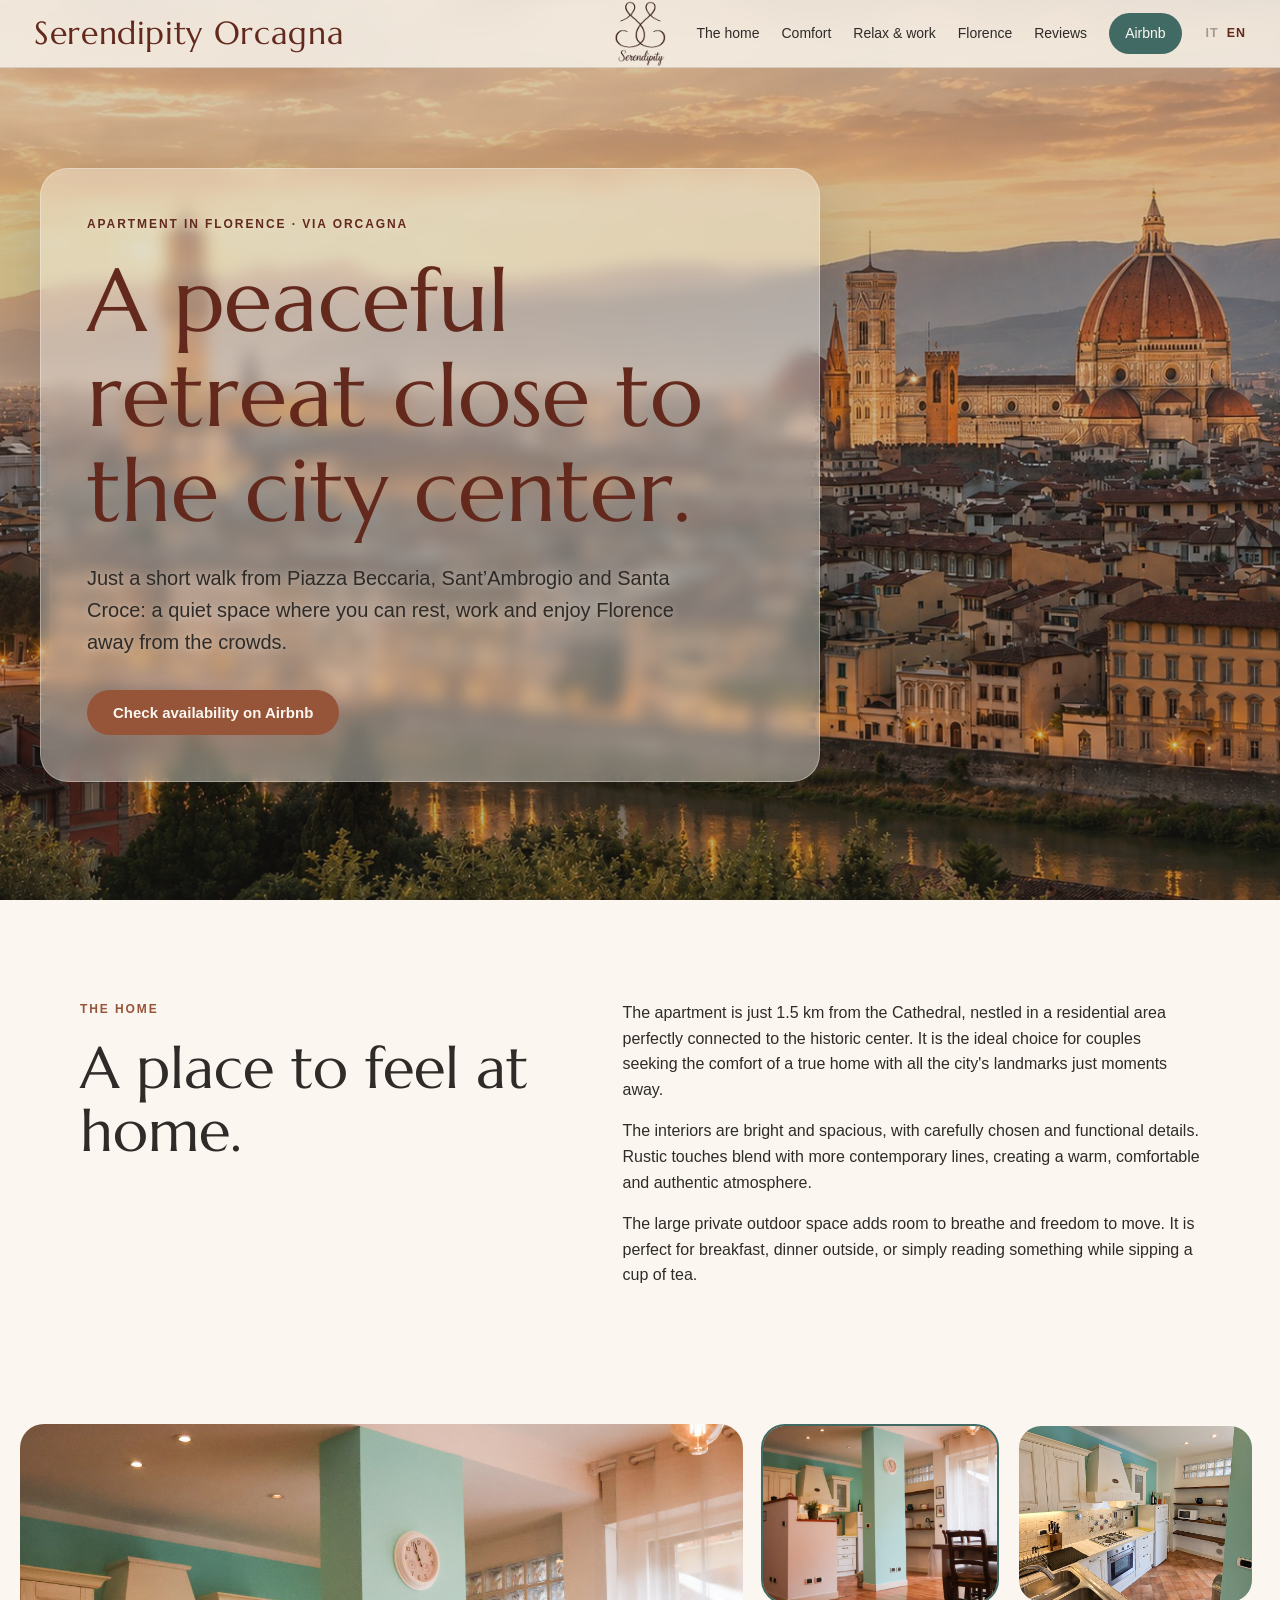
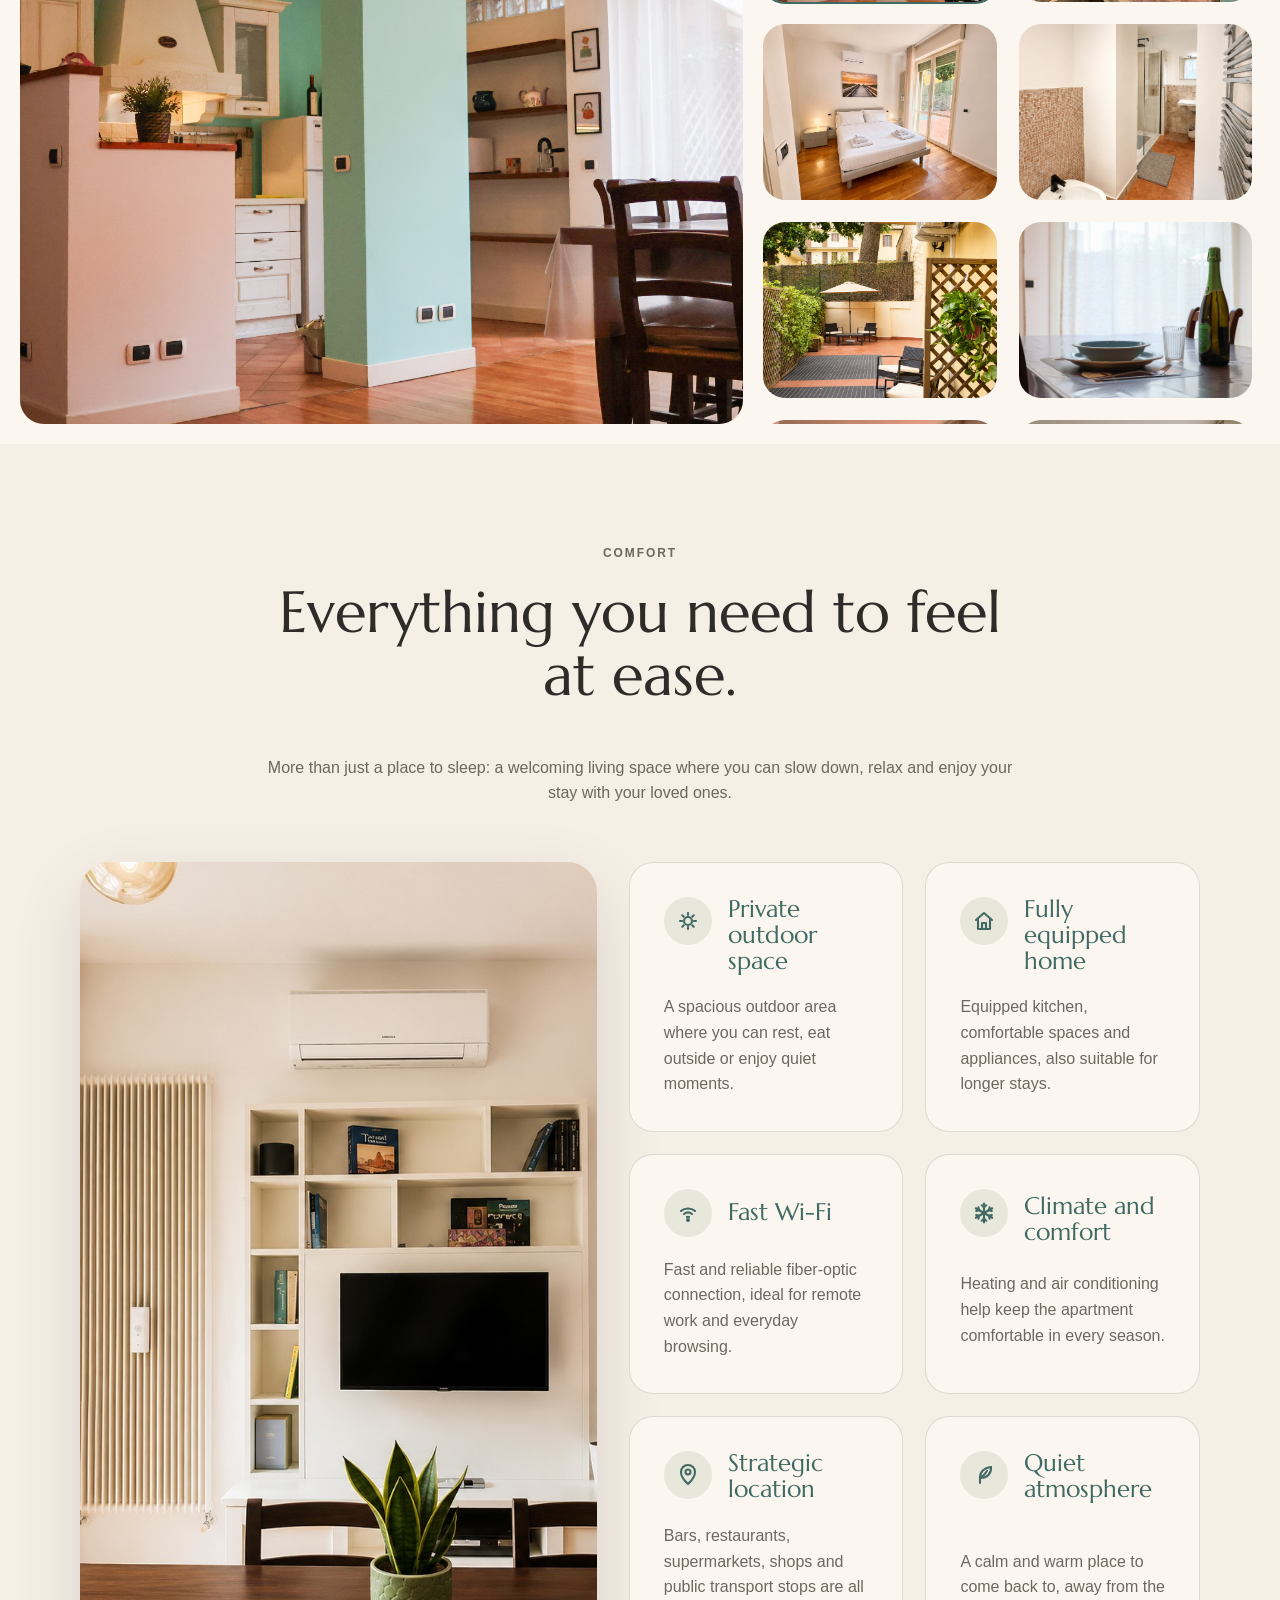
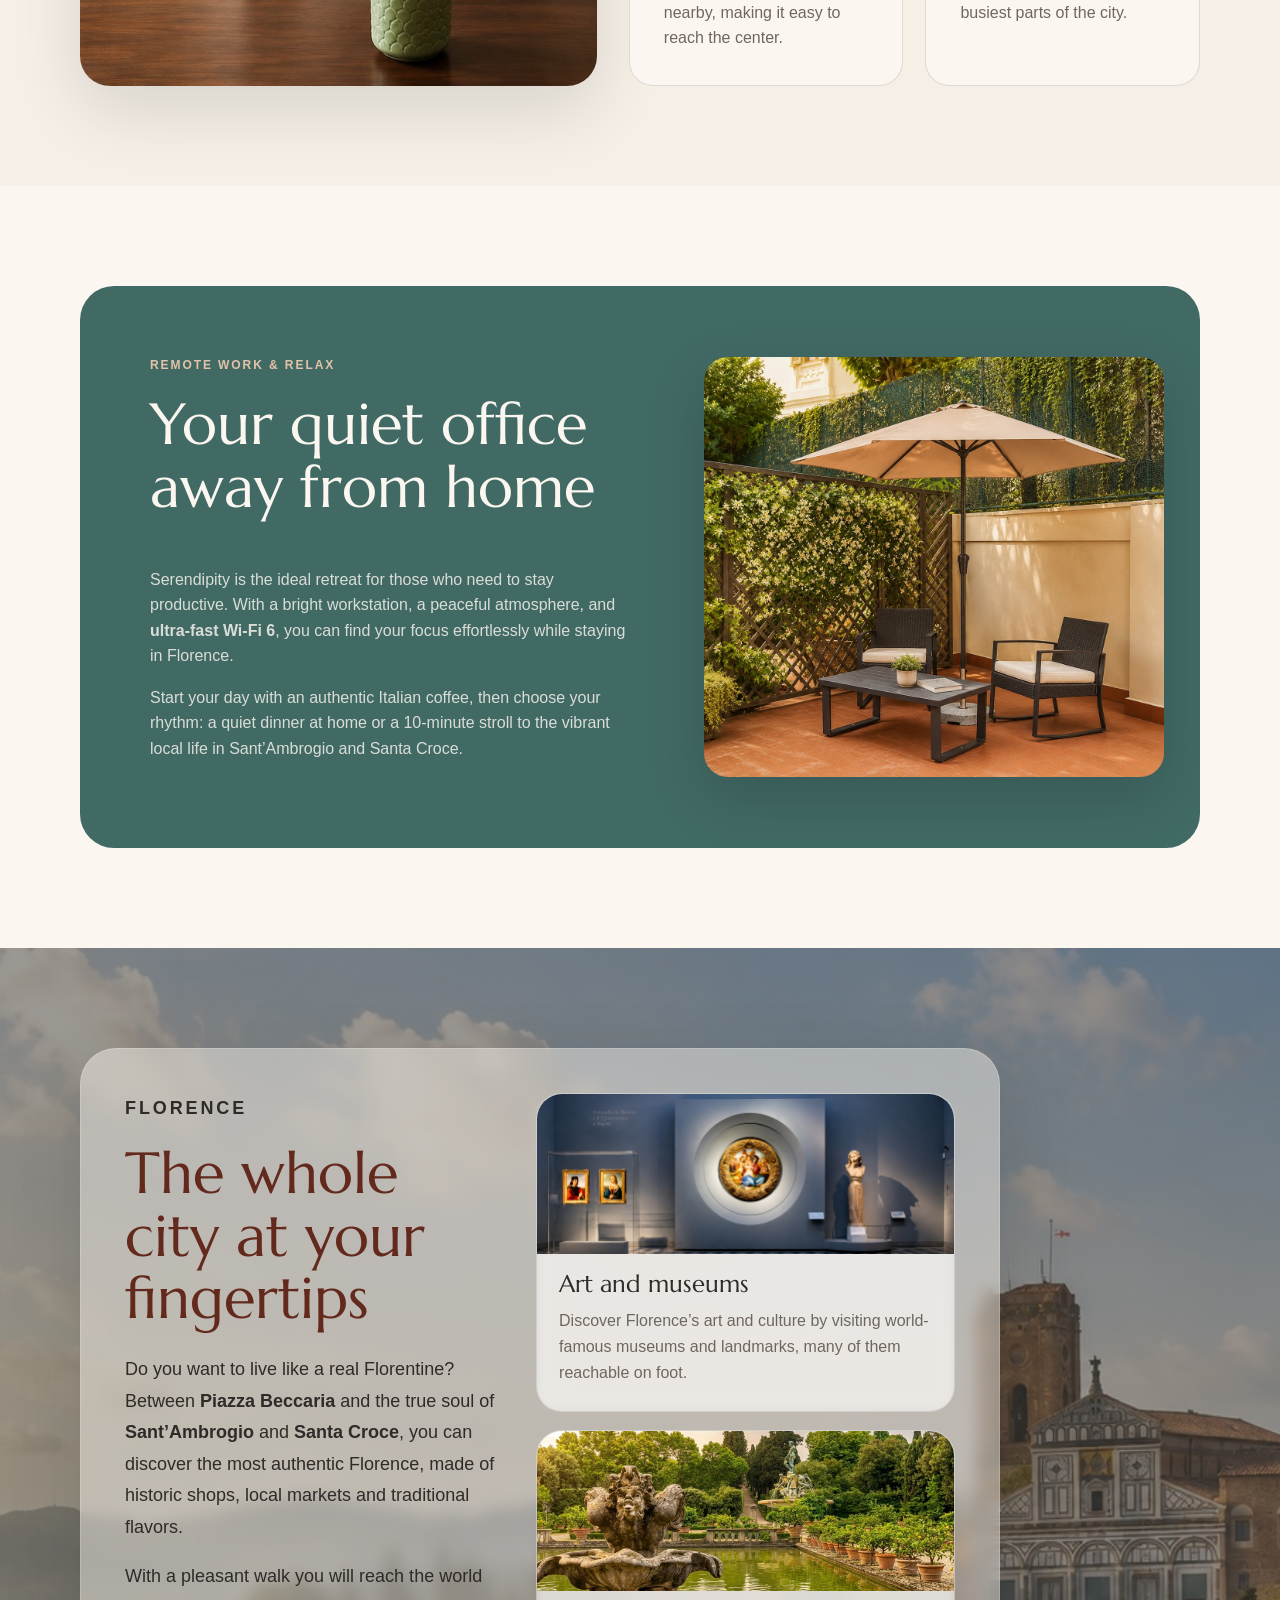
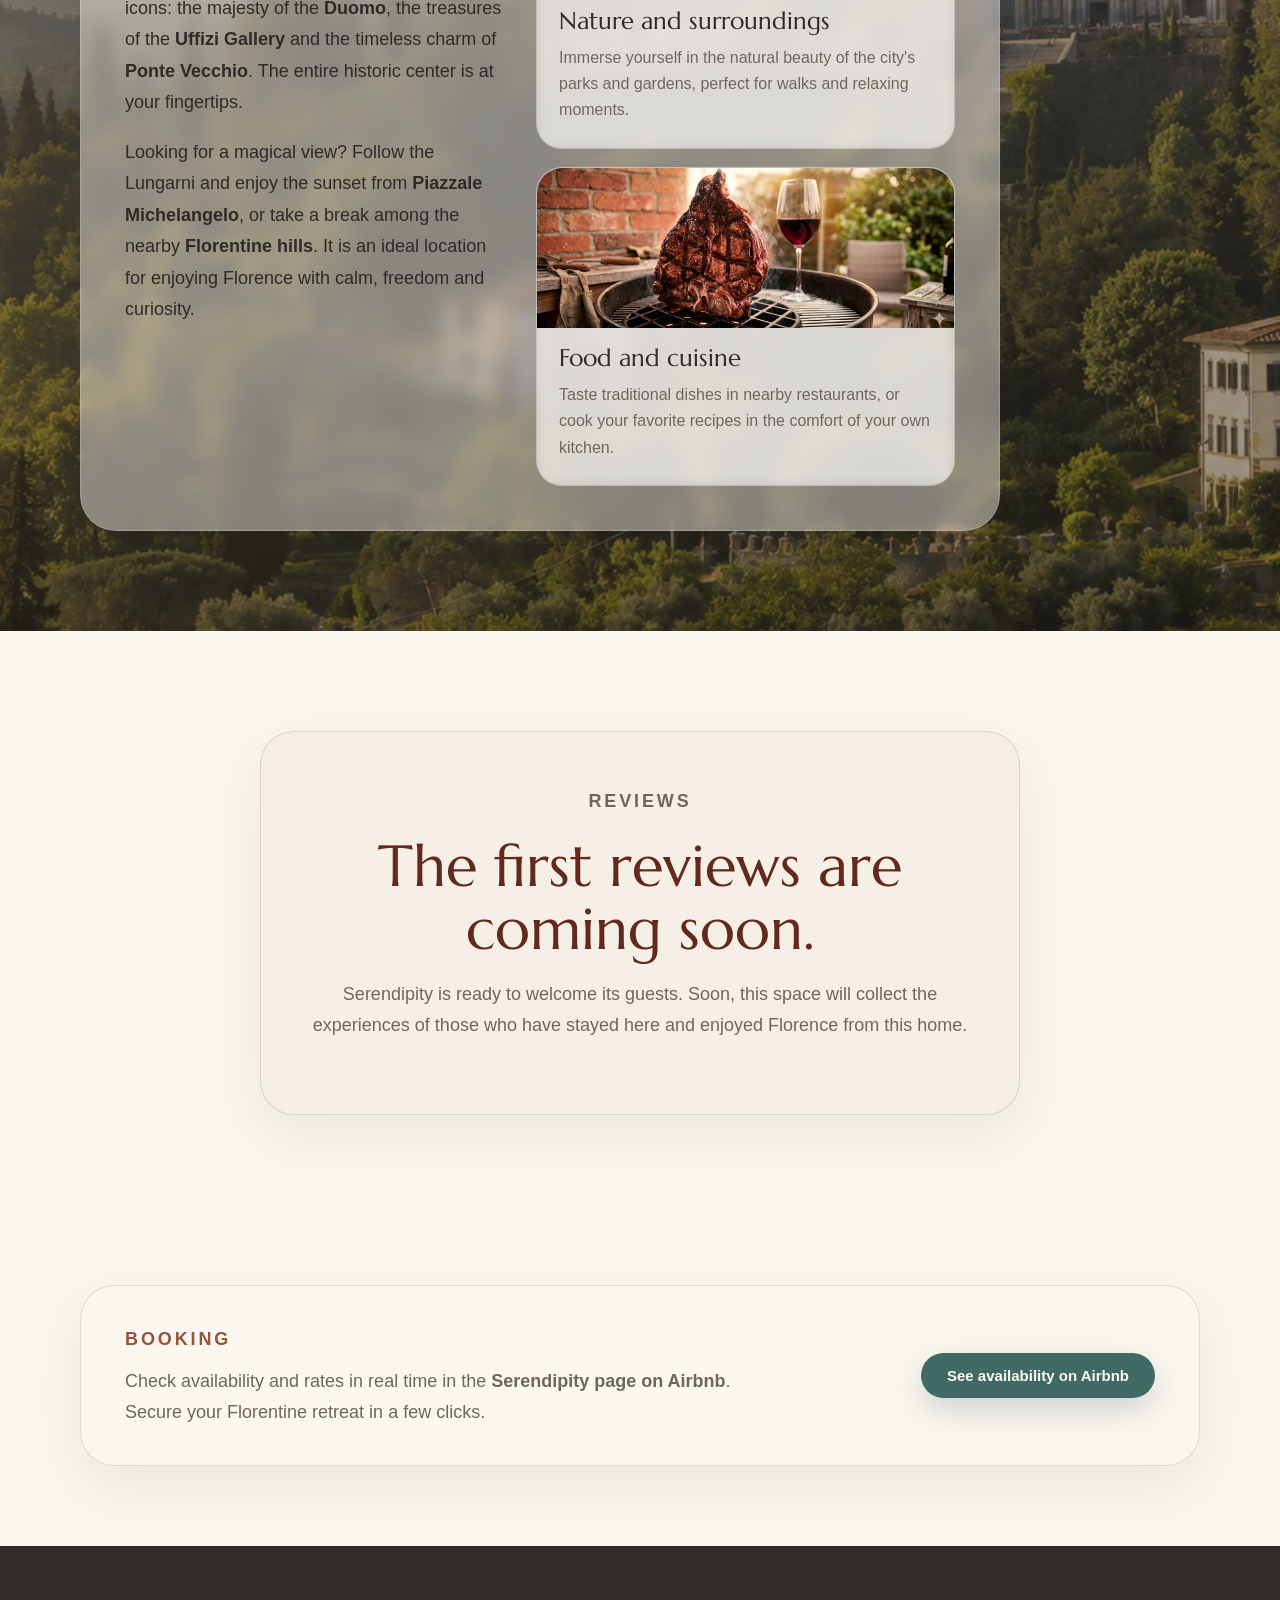
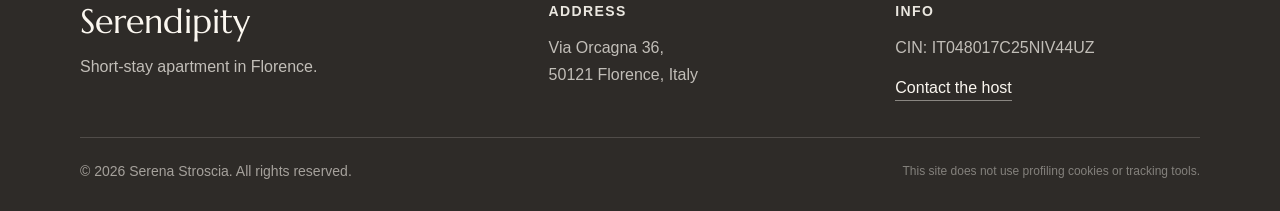
==== commit 4384c722: "Corregge allineamento card atmosfera" ====
--- a/en/index.html
+++ b/en/index.html
@@ -54,7 +54,7 @@
       <a href="#quartiere">Florence</a>
       <a href="#recensioni">Reviews</a>
 
-      <a class="nav-cta" href="https://www.airbnb.it/h/serendipityfirenzebeccaria" target="_blank"
+      <a class="nav-cta" href="https://www.airbnb.com/h/serendipityfirenzebeccaria" target="_blank"
         rel="noopener noreferrer">
         Airbnb
       </a>
@@ -314,7 +314,7 @@
               the center.</p>
           </article>
 
-          <article class="card">
+          <article class="card card-quiet">
             <span class="icon" aria-hidden="true">
               <svg viewBox="0 0 24 24">
                 <path d="M19 4c-6.5.5-11 4.8-11 10.5V20" />
@@ -447,7 +447,7 @@
           </p>
         </div>
 
-        <a class="btn primary" href="https://www.airbnb.it/h/serendipityfirenzebeccaria" target="_blank"
+        <a class="btn primary" href="https://www.airbnb.com/h/serendipityfirenzebeccaria" target="_blank"
           rel="noopener noreferrer">
           See availability on Airbnb
         </a>
@@ -474,7 +474,7 @@
         <div class="footer-info">
           <h3>Info</h3>
           <p>CIN: IT048017C25NIV44UZ</p>
-          <a href="https://www.airbnb.it/contact_host/1659531297505461030/send_message" target="_blank"
+          <a href="https://www.airbnb.com/contact_host/1659531297505461030/send_message" target="_blank"
             rel="noopener noreferrer">
             Contact the host
           </a>
--- a/style.css
+++ b/style.css
@@ -452,6 +452,10 @@
   grid-column: 2;
   grid-row: 1;
   align-self: center;
+}
+
+.card-quiet h3 {
+  align-self: start;
 }
 
 .card p {
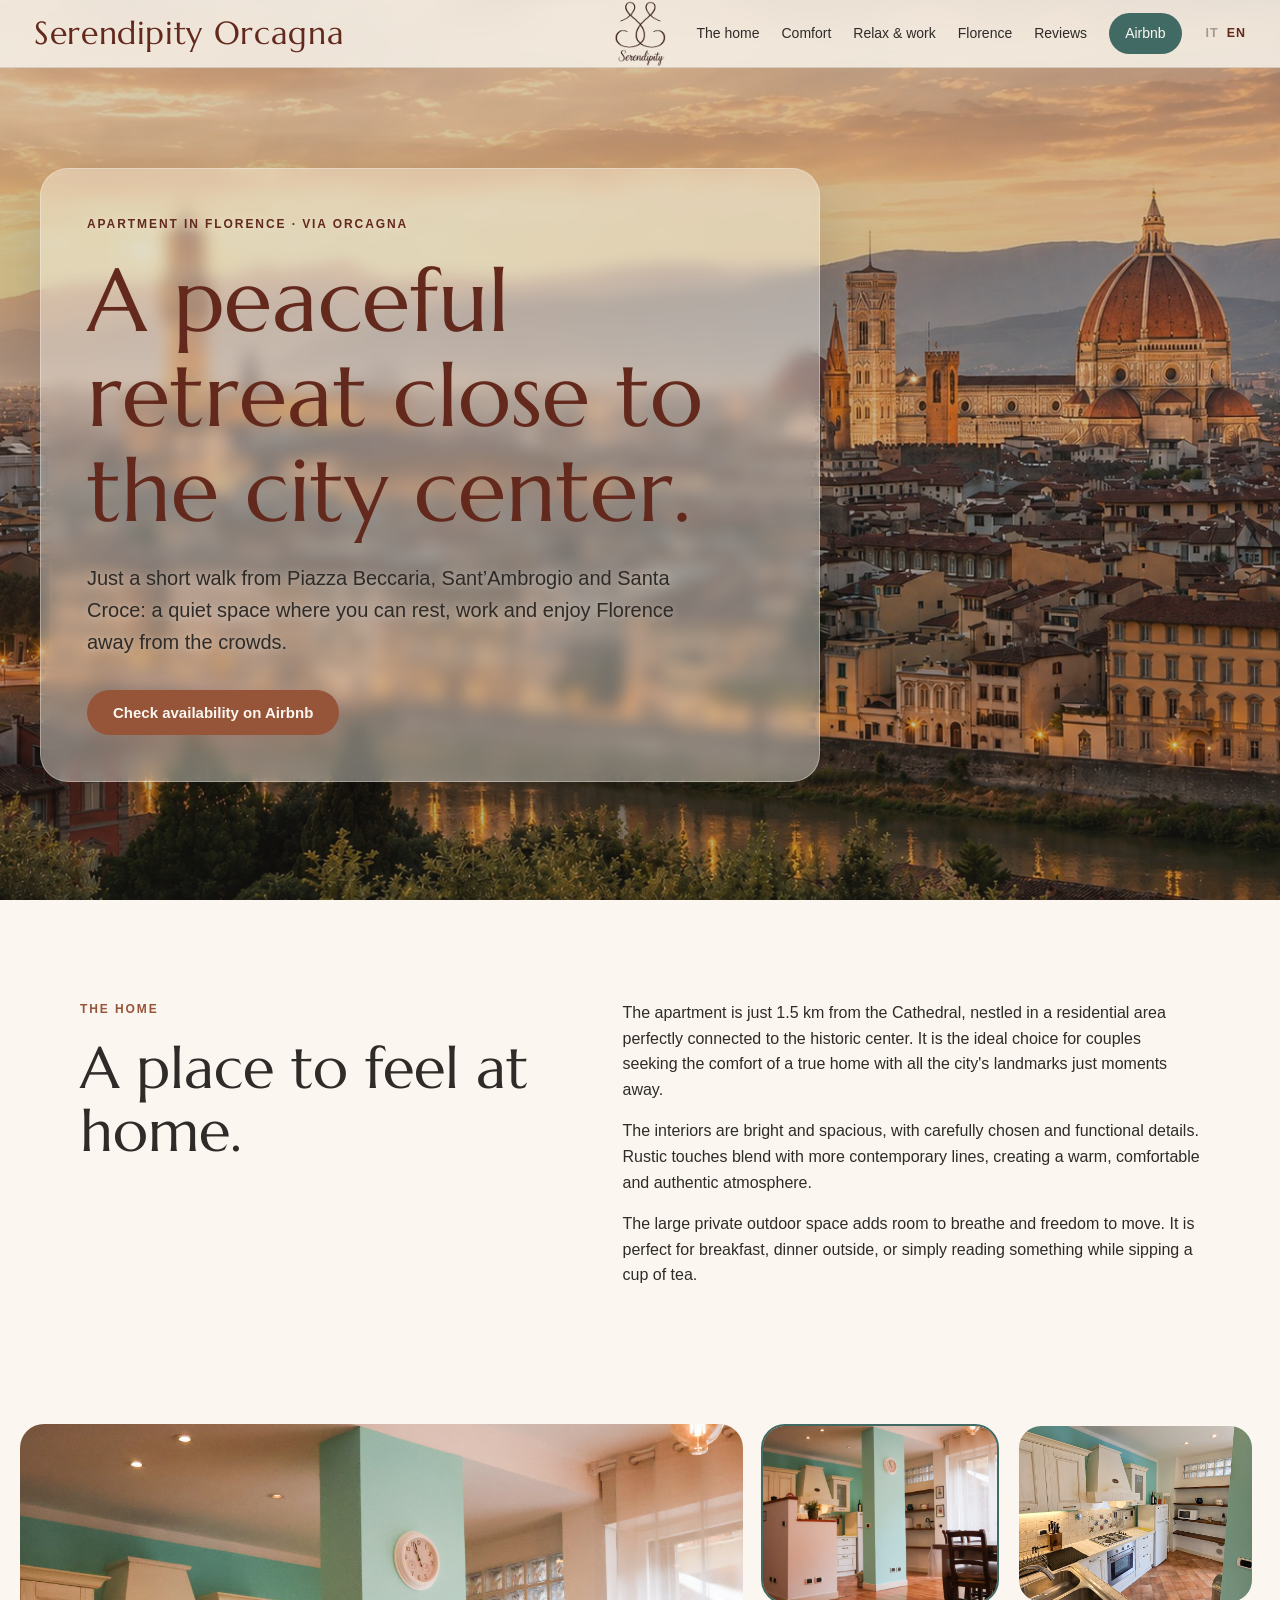
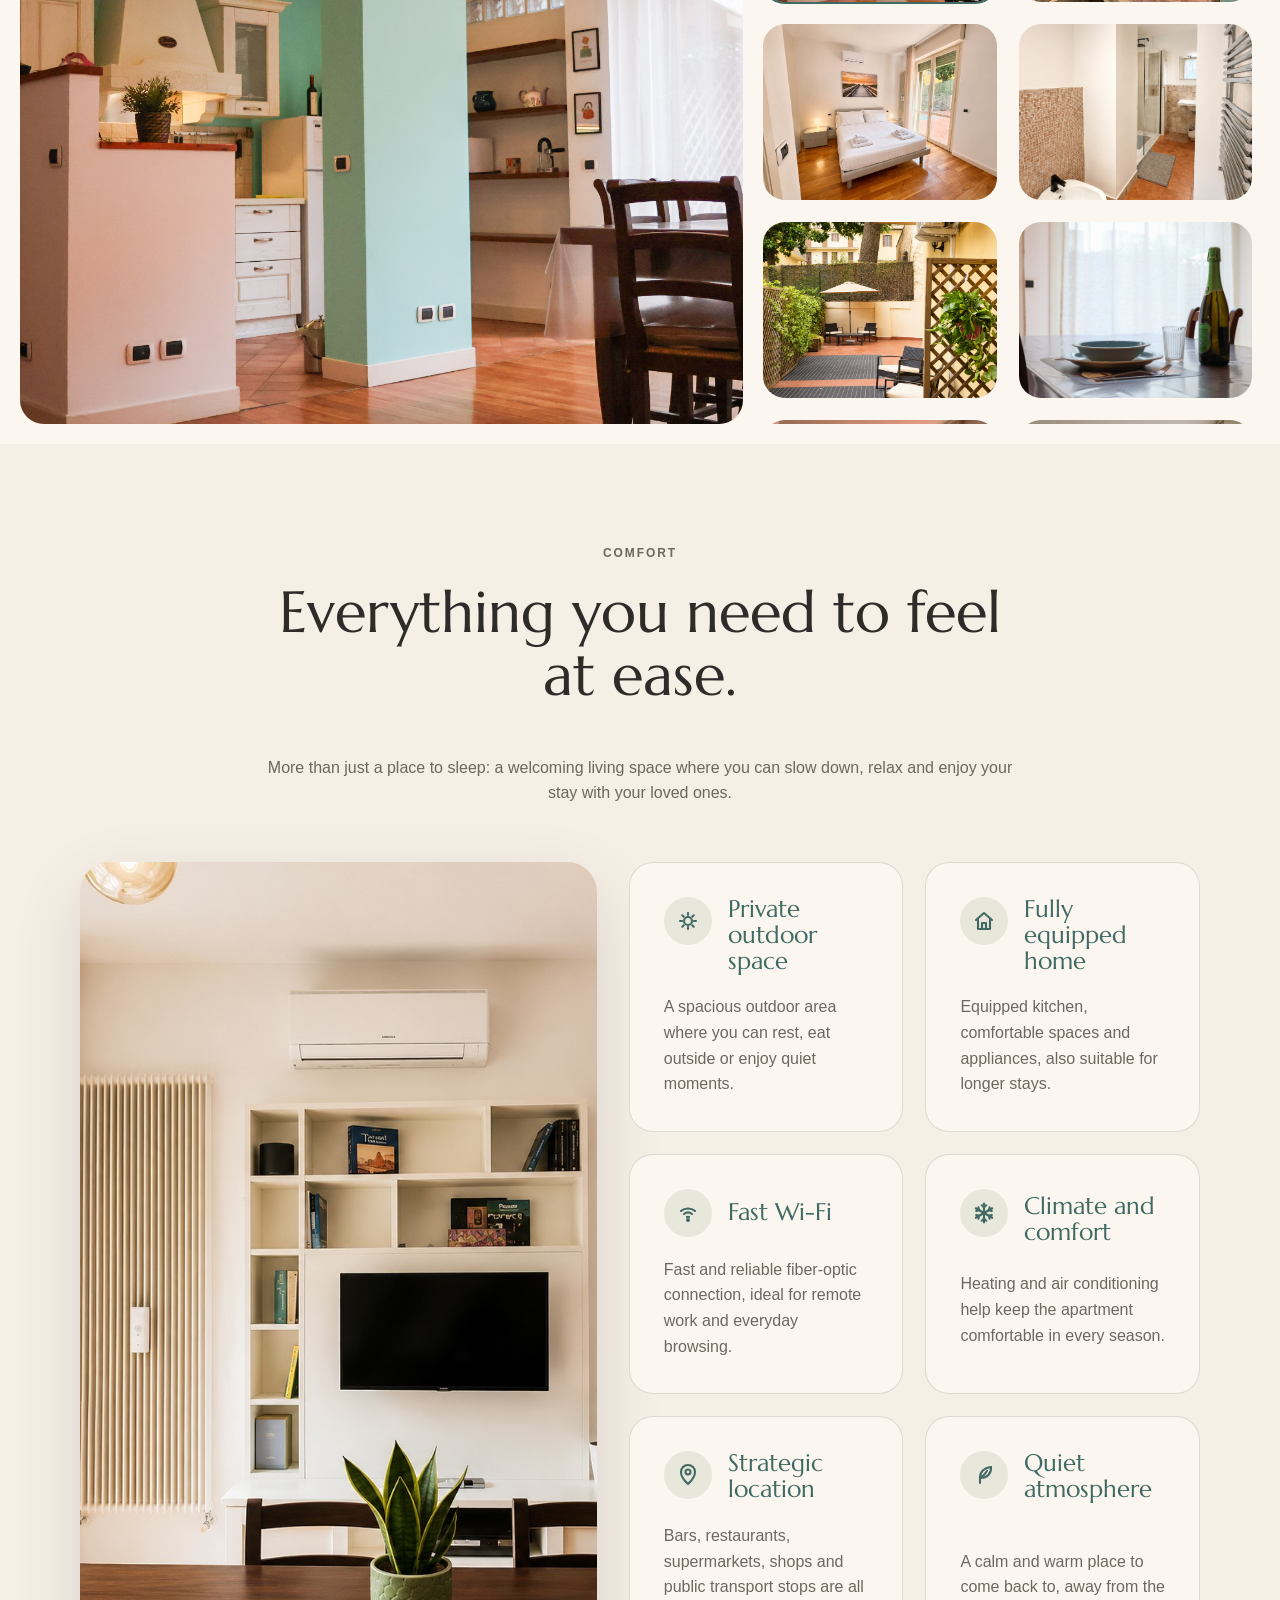
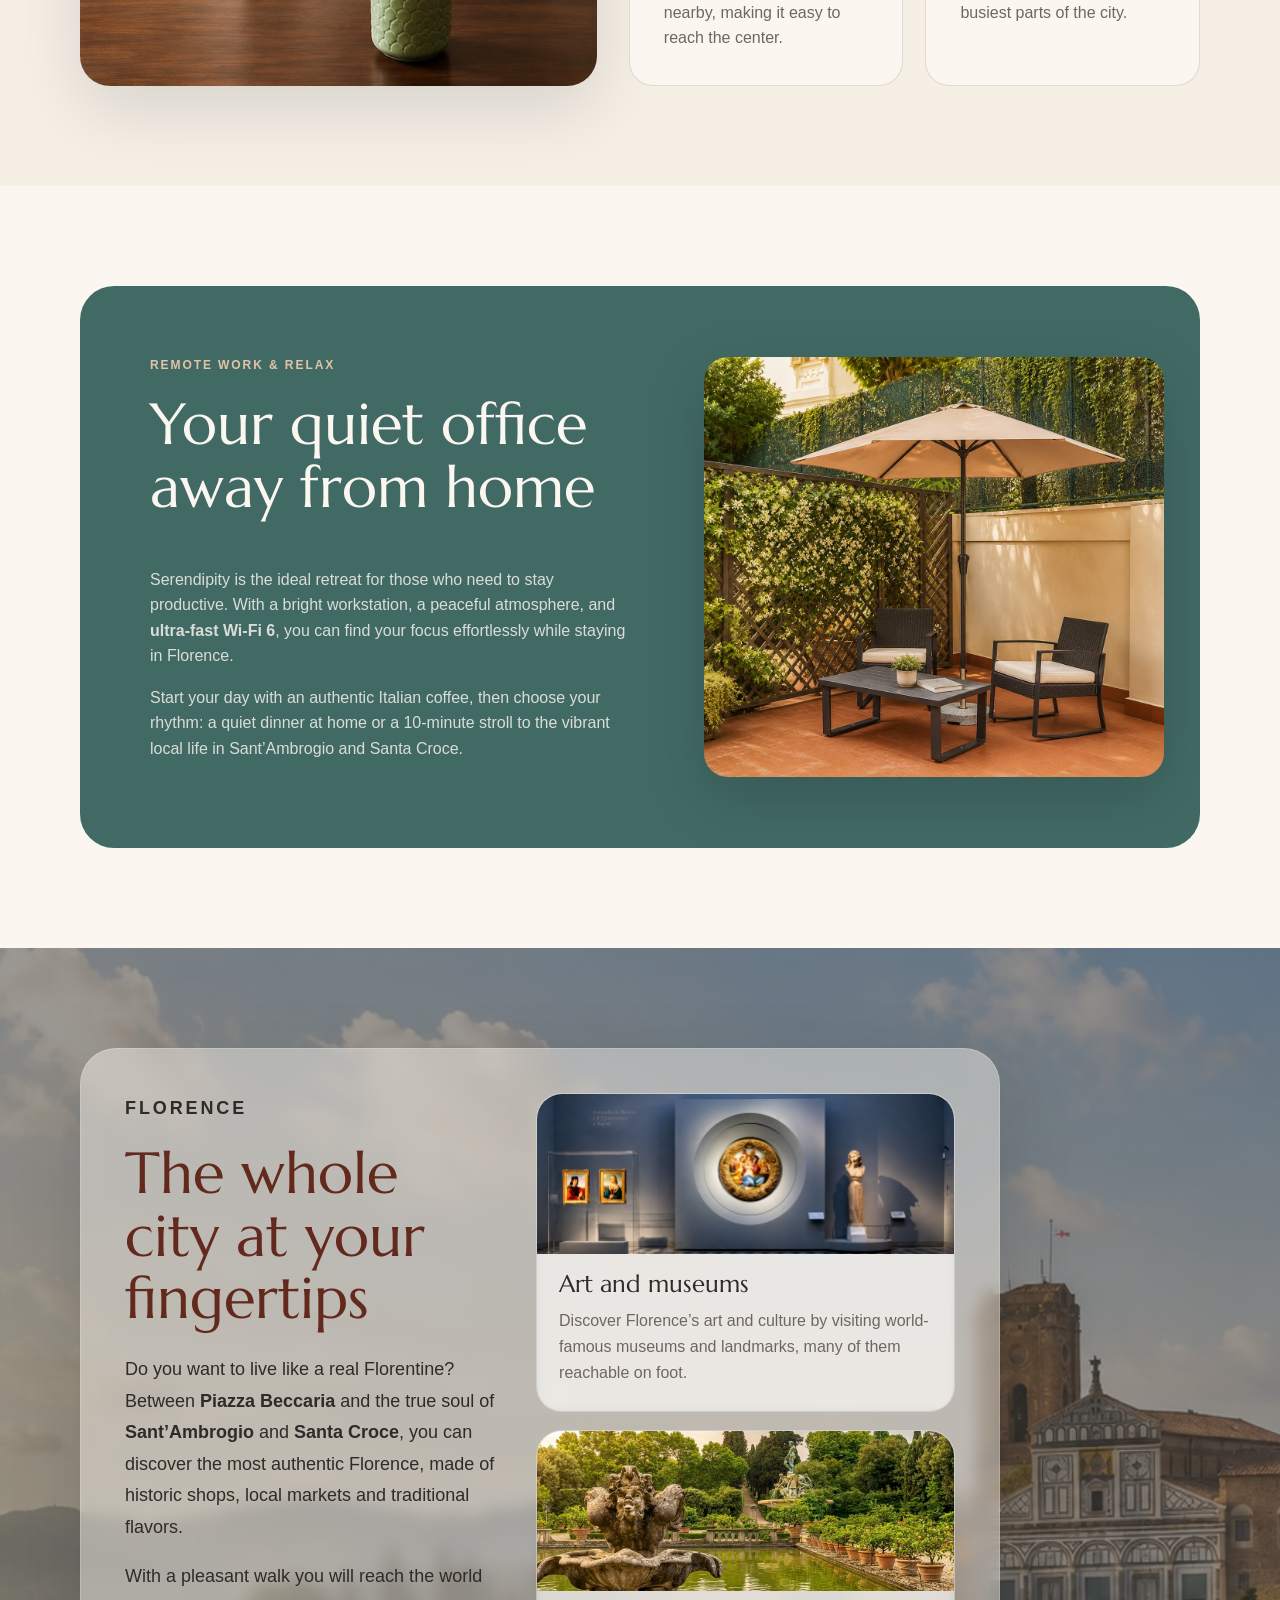
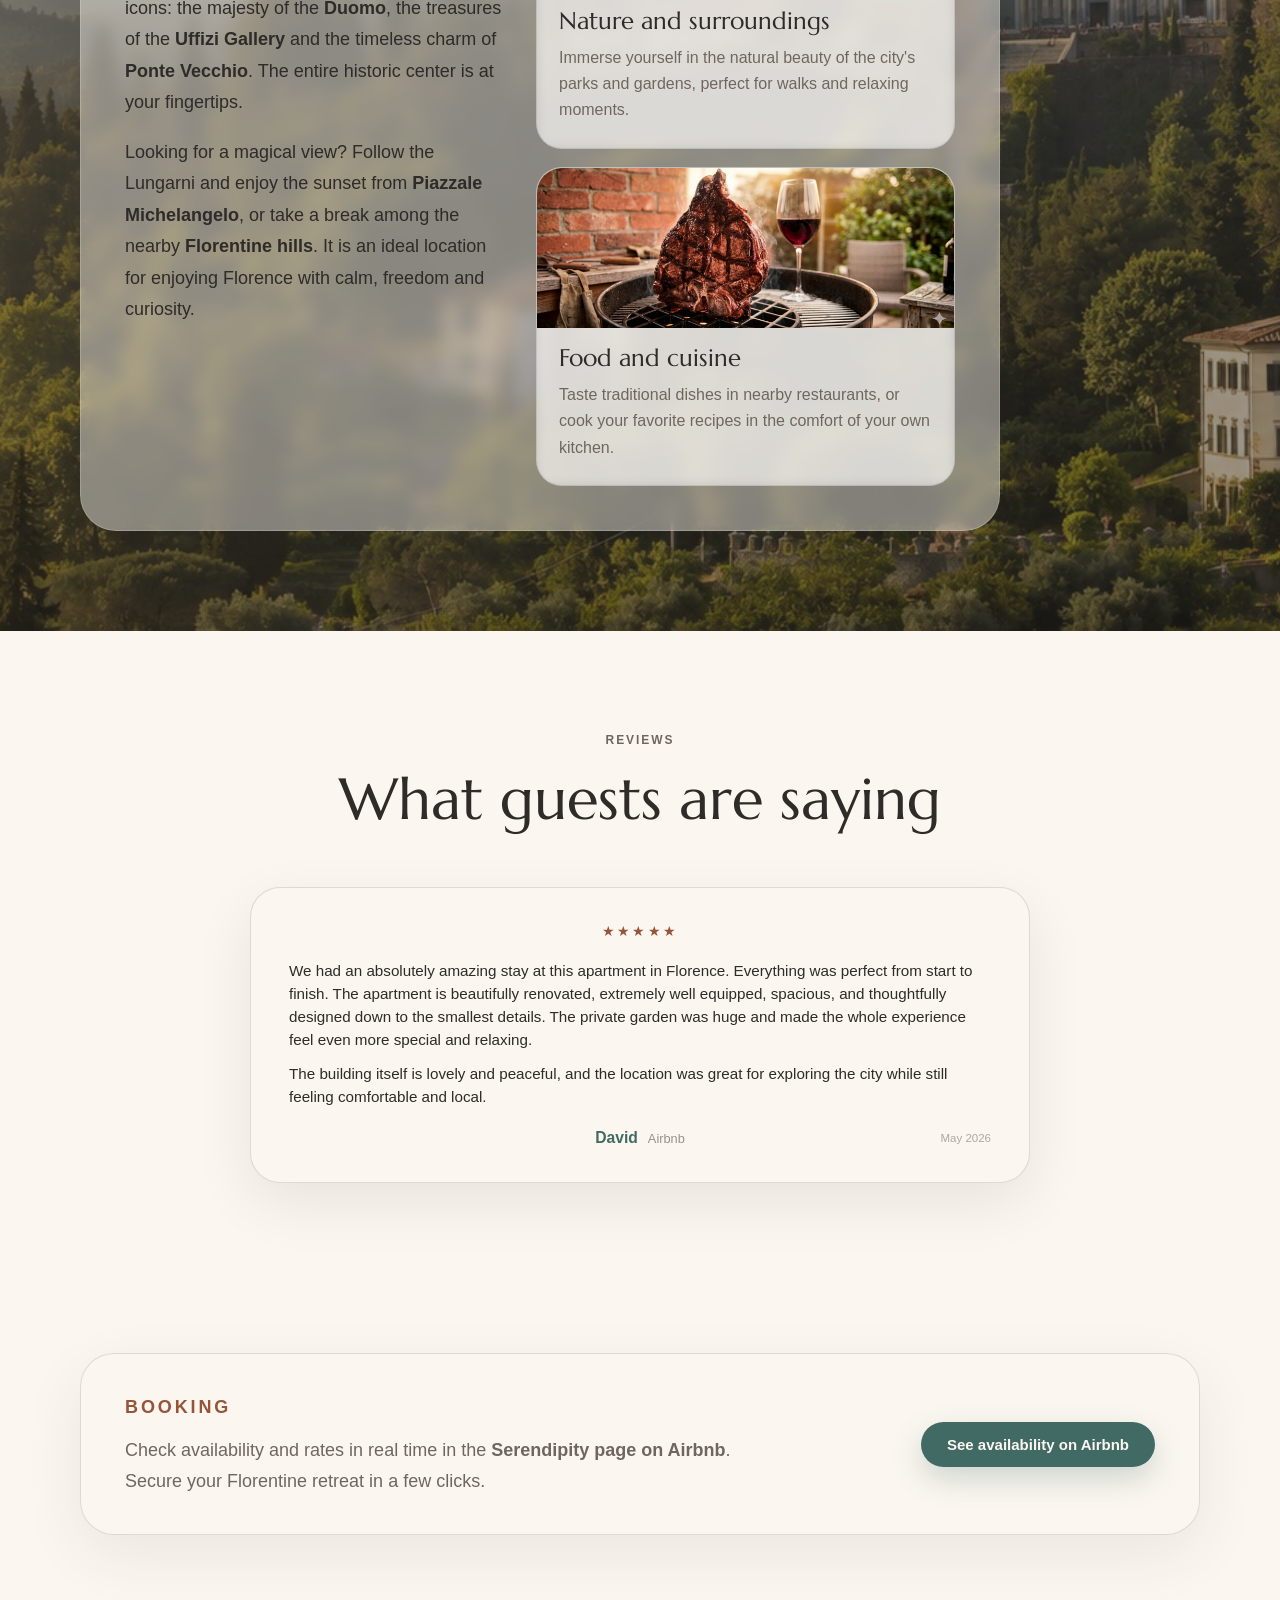
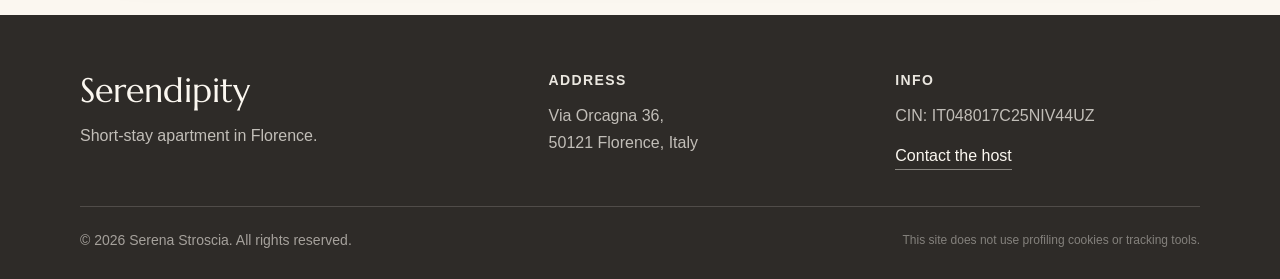
==== commit 4d8236b8: "V5 prima recensione Airbnb inserita" ====
--- a/en/index.html
+++ b/en/index.html
@@ -421,19 +421,53 @@
     </div>
   </section>
 
-  <!-- REVIEWS -->
-  <section id="recensioni" class="section reviews-section">
-    <div class="container">
-      <div class="coming-soon-box">
-        <p class="eyebrow">Reviews</p>
-        <h2>The first reviews are coming soon.</h2>
-        <p>
-          Serendipity is ready to welcome its guests. Soon, this space will collect the experiences of those who have
-          stayed here and enjoyed Florence from this home.
-        </p>
-      </div>
-    </div>
-  </section>
+<!-- REVIEWS -->
+<section id="recensioni" class="section reviews-section">
+  <div class="container">
+    <div class="section-heading center">
+      <p class="eyebrow">Reviews</p>
+      <h2>What guests are saying</h2>
+    </div>
+
+    <article class="review-card">
+      <div class="review-stars" aria-label="5 out of 5 rating">
+        ★★★★★
+      </div>
+
+      <blockquote class="review-quote">
+        <p>
+          We had an absolutely amazing stay at this apartment in Florence.
+          Everything was perfect from start to finish. The apartment is beautifully renovated,
+          extremely well equipped, spacious, and thoughtfully designed down to the smallest details.
+          The private garden was huge and made the whole experience feel even more special and relaxing.
+        </p>
+
+        <p>
+          The building itself is lovely and peaceful, and the location was great for exploring the city
+          while still feeling comfortable and local.
+        </p>
+
+        <p>
+          Chiara and Serena were incredibly kind, responsive, and communicative throughout the entire stay.
+          You could really feel how much care and attention was invested in the apartment and in making
+          guests feel welcome.
+        </p>
+
+        <p>
+          We will come back for sure!
+        </p>
+      </blockquote>
+
+      <footer class="review-meta">
+        <div class="review-author">
+          <strong>David</strong>
+          <span>Airbnb</span>
+        </div>
+        <span class="review-date">May 2026</span>
+      </footer>
+    </article>
+  </div>
+</section>
 
   <!-- BOOKING -->
   <section id="prenota" class="section booking-section">
--- a/style.css
+++ b/style.css
@@ -656,26 +656,81 @@
   background: var(--cream-light);
 }
 
-.coming-soon-box {
-  max-width: 760px;
+.review-card {
+  max-width: 780px;
   margin: 0 auto;
+  padding: 32px 38px;
+  border-radius: 30px;
+  background: var(--cream-light);
+  border: 1px solid var(--line);
+  box-shadow: 0 20px 60px rgba(0, 0, 0, 0.08);
   text-align: center;
-  padding: 54px 42px;
-  border-radius: 34px;
-  background: var(--cream);
-  border: 1px solid var(--line);
-  box-shadow: 0 20px 60px rgba(46, 43, 40, 0.08);
-}
-
-.coming-soon-box h2 {
-  color: var(--rosewood);
-  margin-bottom: 18px;
-}
-
-.coming-soon-box p {
+}
+
+.review-stars {
+  color: var(--terracotta);
+  font-size: 0.9rem;
+  letter-spacing: 0.14em;
+  margin-bottom: 16px;
+  text-align: center;
+}
+
+.review-card .review-quote {
+  max-height: 148px;
+  overflow-y: auto;
+  margin: 0;
+  padding-right: 12px;
+  color: var(--dark);
+  font-family: "Inter", sans-serif;
+  font-size: 0.95rem;
+  line-height: 1.52;
+  text-align: left;
+}
+
+.review-card .review-quote p {
+  margin: 0 0 11px;
+}
+
+.review-card .review-quote p:last-child {
+  margin-bottom: 0;
+}
+
+.review-meta {
+  position: relative;
+  margin-top: 18px;
+  min-height: 22px;
   color: var(--muted);
-  font-size: 18px;
-  line-height: 1.75;
+  text-align: center;
+}
+
+.review-author {
+  display: inline-flex;
+  align-items: baseline;
+  justify-content: center;
+  gap: 10px;
+}
+
+.review-author strong {
+  color: var(--teal);
+  font-size: 0.98rem;
+  font-weight: 700;
+}
+
+.review-author span {
+  color: var(--muted);
+  font-size: 0.8rem;
+  opacity: 0.7;
+}
+
+.review-date {
+  position: absolute;
+  right: 0;
+  top: 50%;
+  transform: translateY(-50%);
+  color: var(--muted);
+  font-size: 0.72rem;
+  opacity: 0.55;
+  white-space: nowrap;
 }
 
 /* BOOKING */
@@ -1011,6 +1066,30 @@
     font-size: 16px;
   }
 
+  .review-card {
+    padding: 28px 22px;
+    border-radius: 24px;
+  }
+
+  .review-card .review-quote {
+    max-height: 165px;
+    font-size: 0.94rem;
+    line-height: 1.5;
+  }
+
+  .review-meta {
+    display: flex;
+    flex-direction: column;
+    align-items: center;
+    gap: 4px;
+  }
+
+  .review-date {
+    position: static;
+    transform: none;
+    font-size: 0.72rem;
+  }
+
   .booking-card {
     flex-direction: column;
     align-items: flex-start;
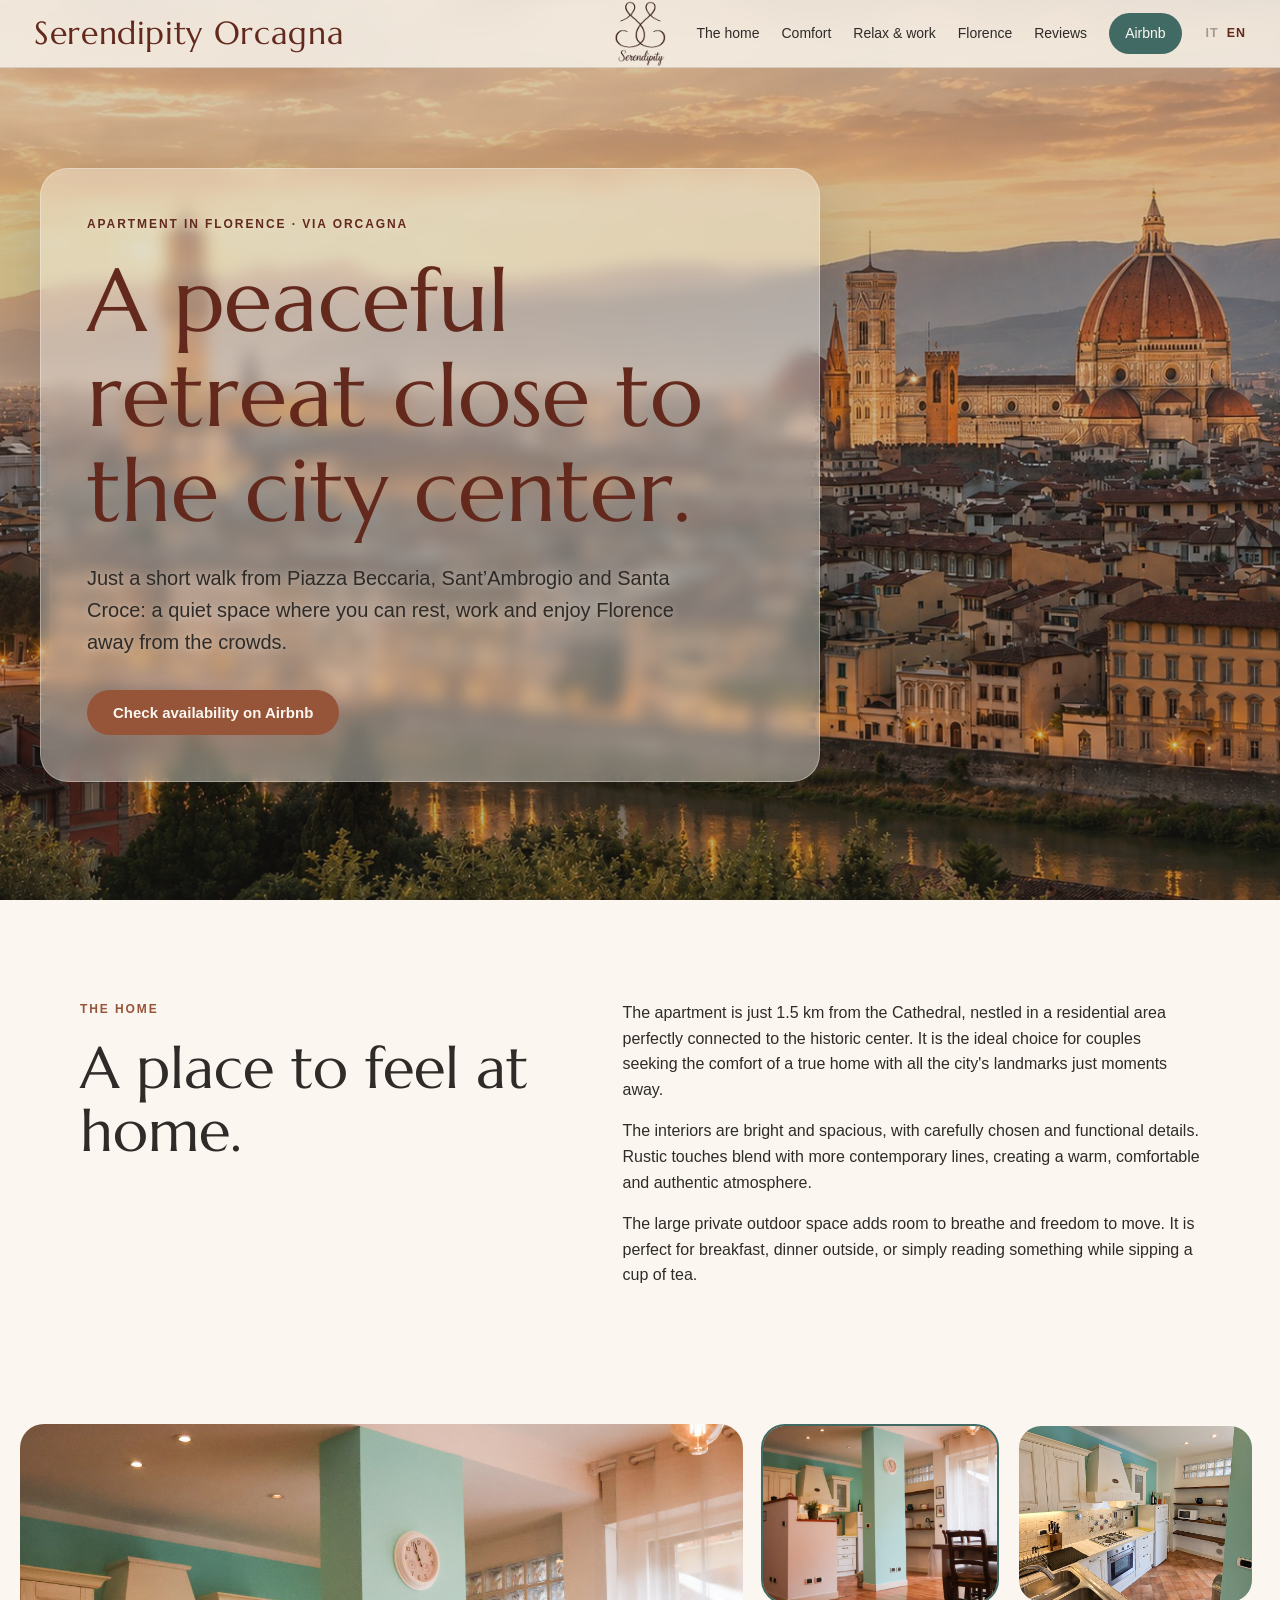
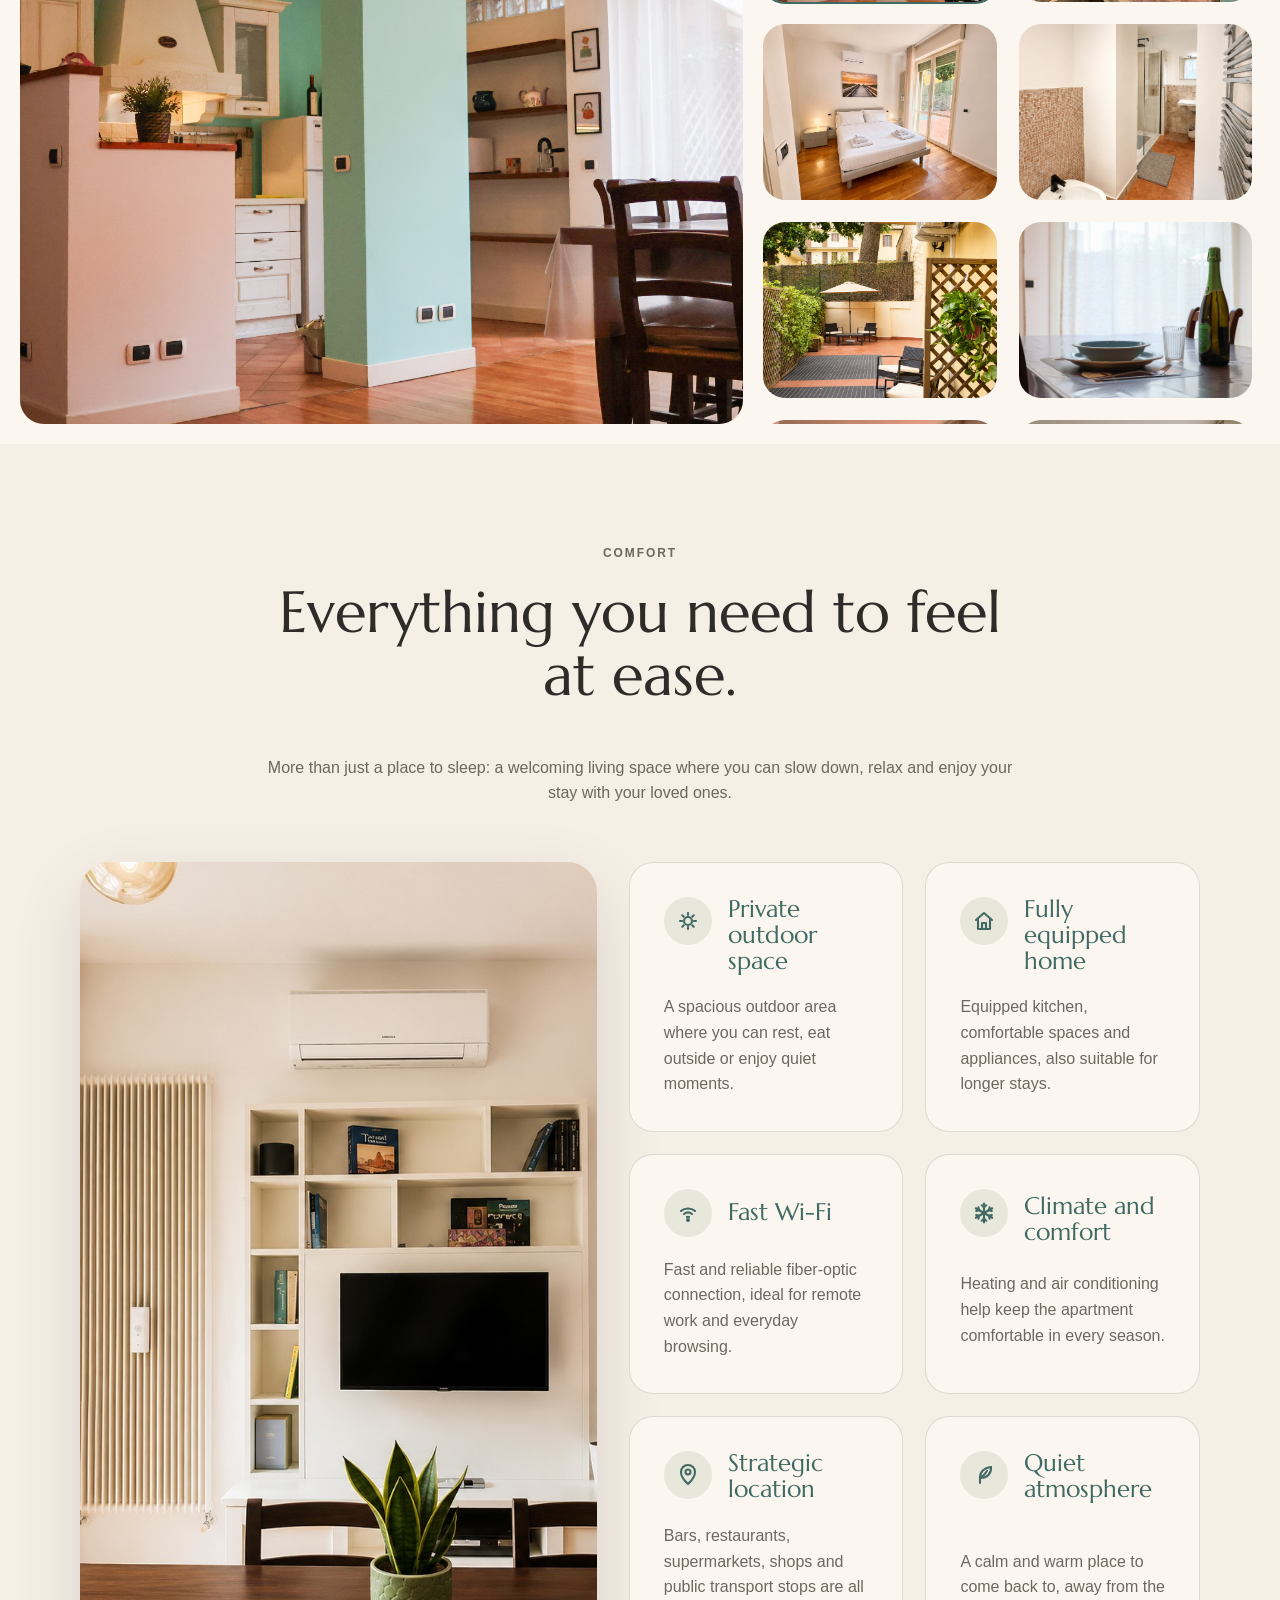
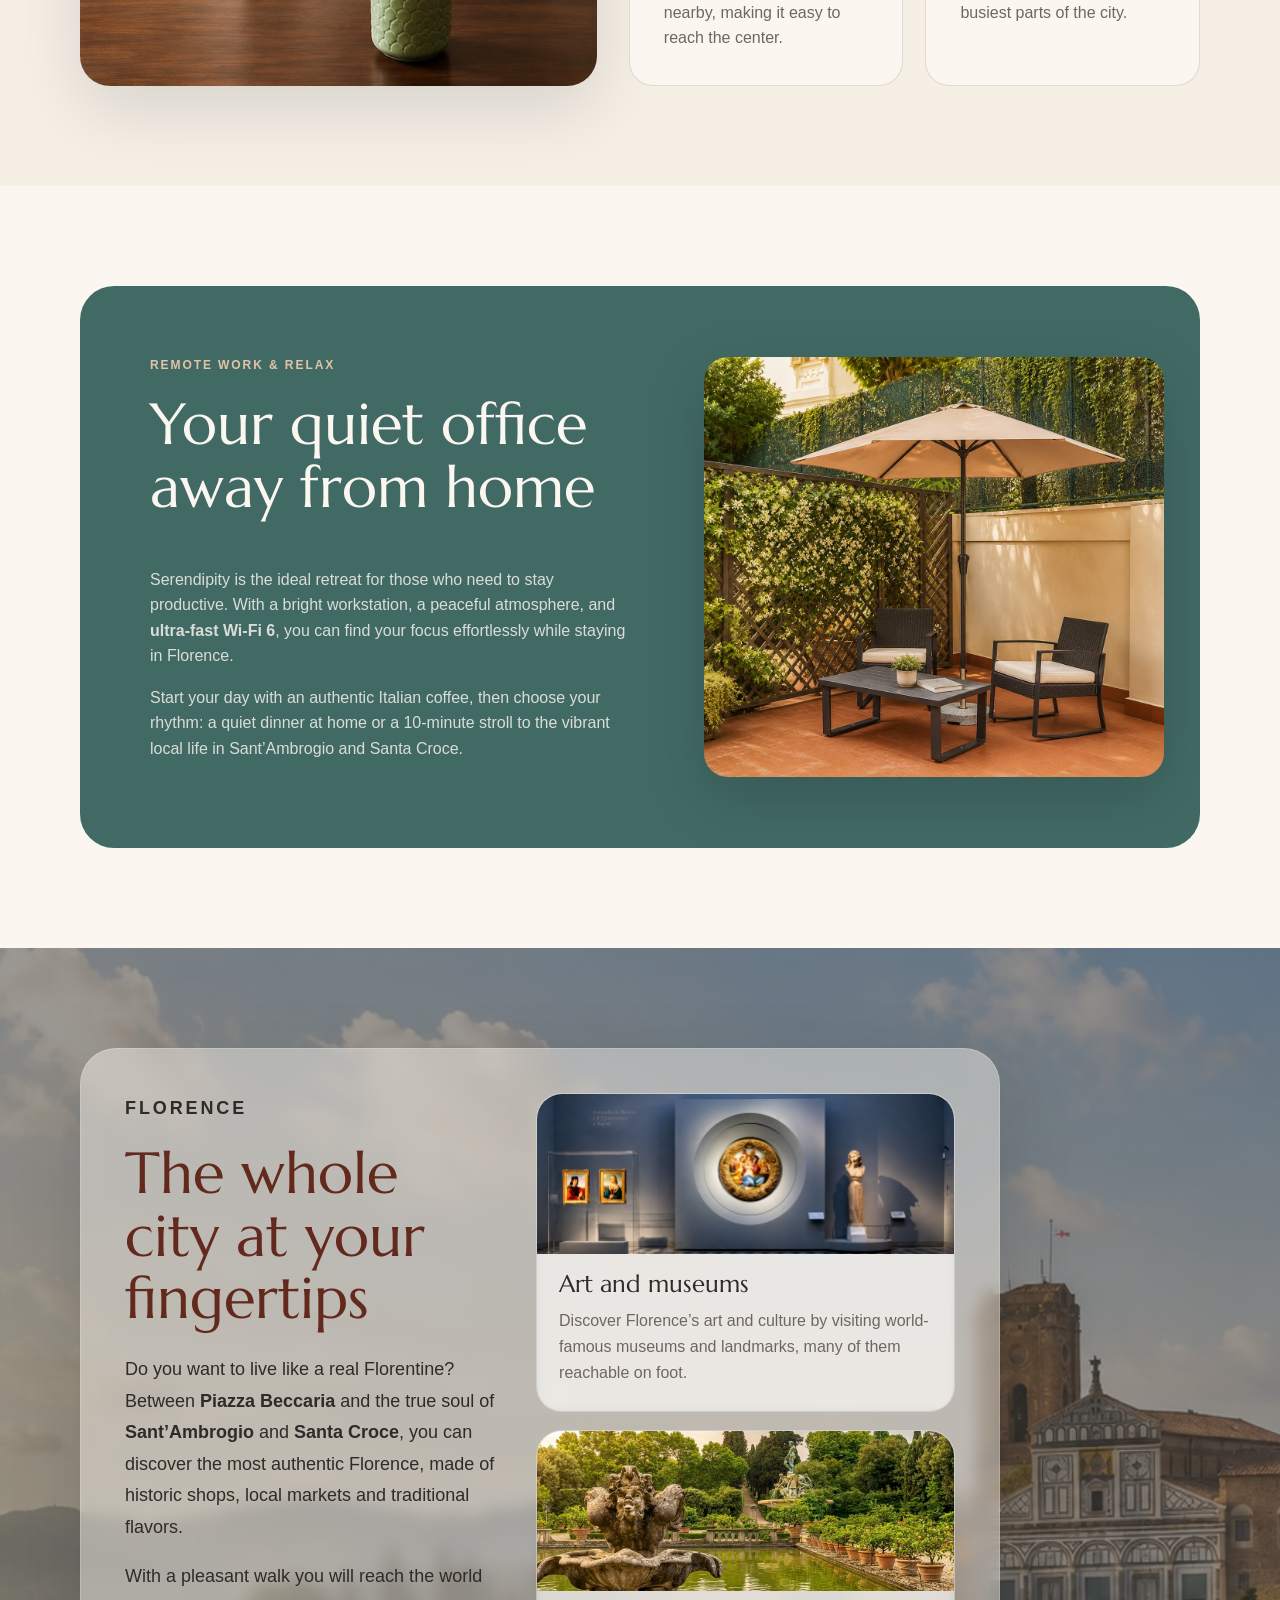
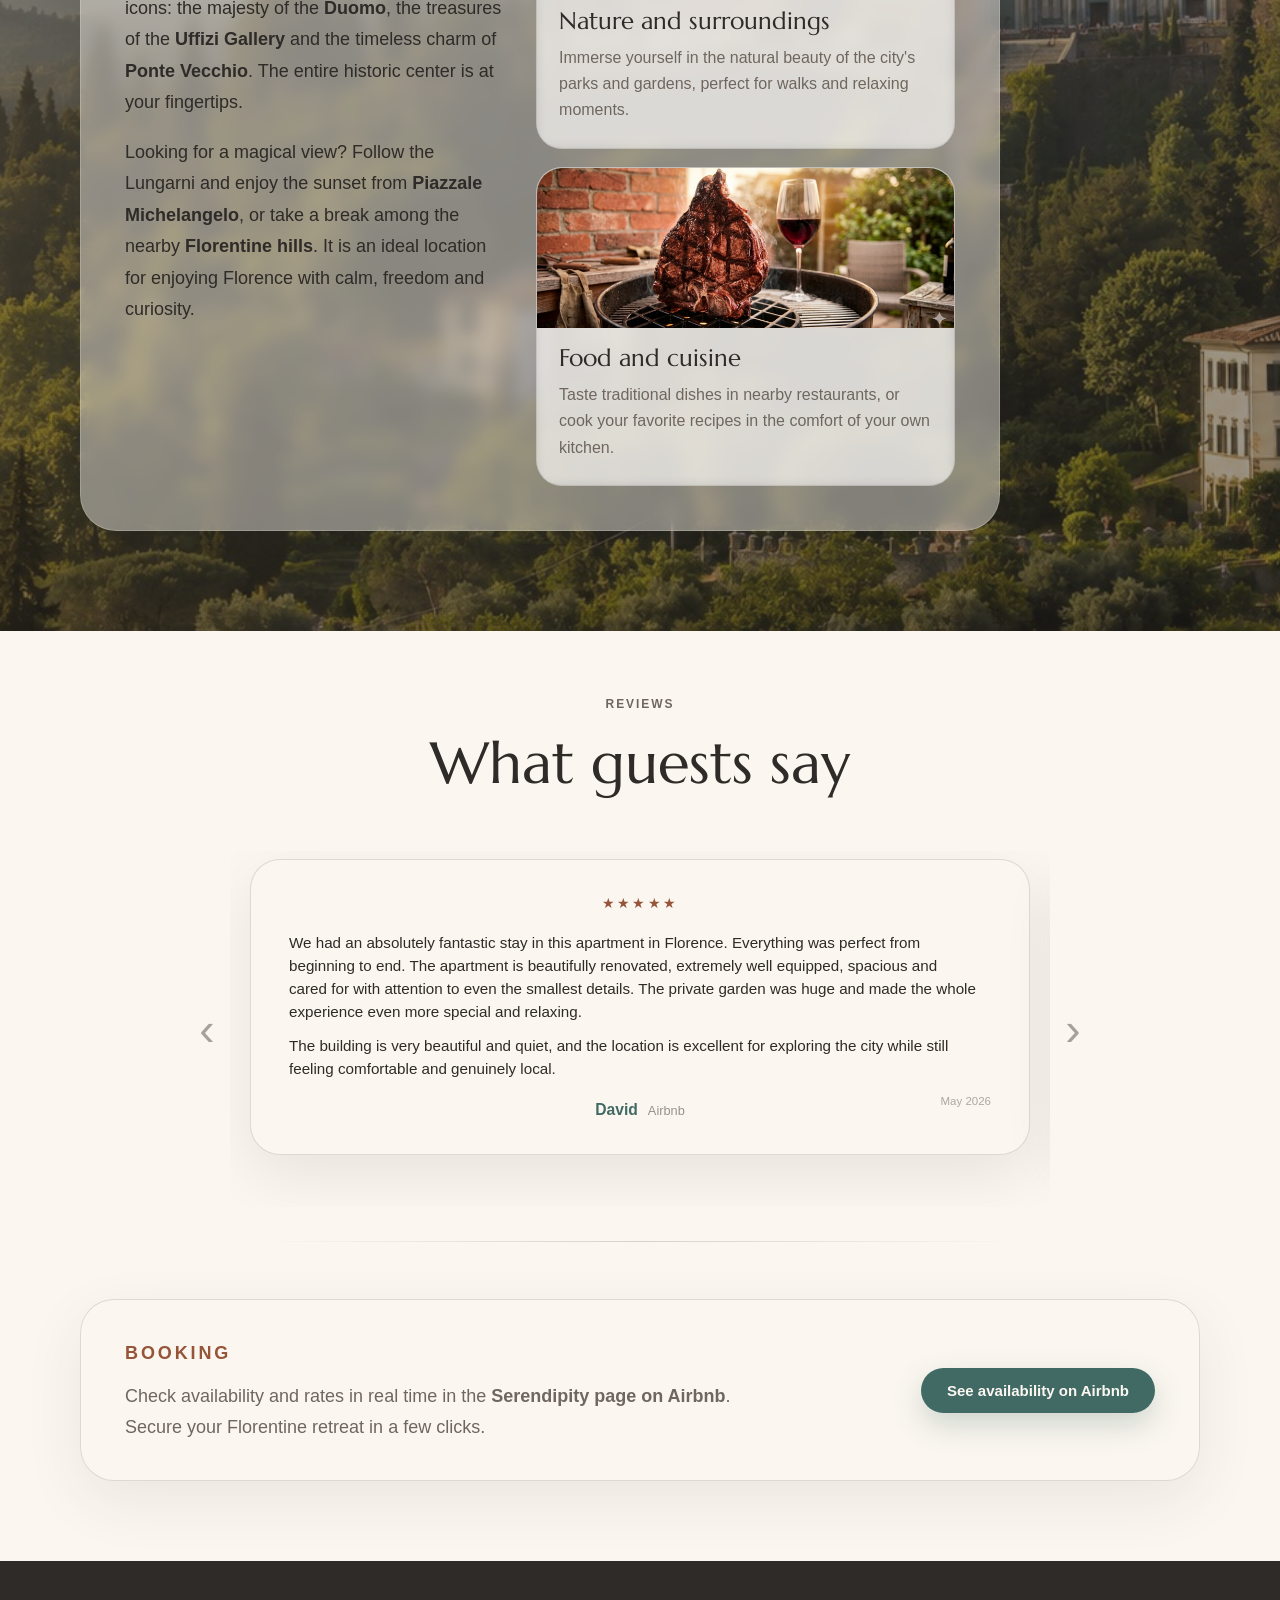
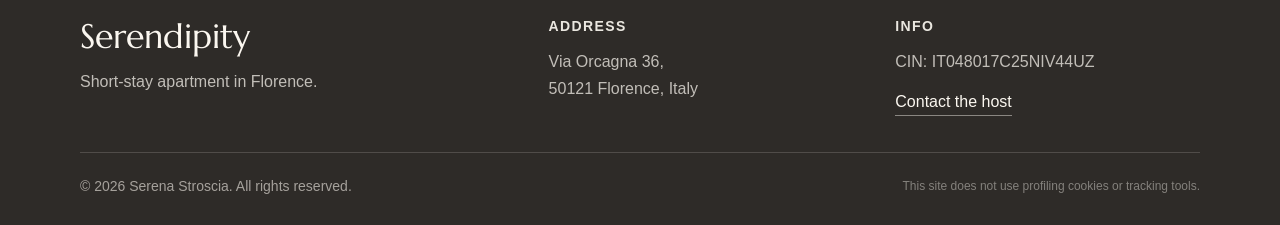
==== commit 579287cc: "V6 - Aggiunta seconda recensione e carousel recensioni" ====
--- a/en/index.html
+++ b/en/index.html
@@ -421,53 +421,90 @@
     </div>
   </section>
 
-<!-- REVIEWS -->
-<section id="recensioni" class="section reviews-section">
-  <div class="container">
-    <div class="section-heading center">
-      <p class="eyebrow">Reviews</p>
-      <h2>What guests are saying</h2>
-    </div>
-
-    <article class="review-card">
-      <div class="review-stars" aria-label="5 out of 5 rating">
-        ★★★★★
-      </div>
-
-      <blockquote class="review-quote">
-        <p>
-          We had an absolutely amazing stay at this apartment in Florence.
-          Everything was perfect from start to finish. The apartment is beautifully renovated,
-          extremely well equipped, spacious, and thoughtfully designed down to the smallest details.
-          The private garden was huge and made the whole experience feel even more special and relaxing.
-        </p>
-
-        <p>
-          The building itself is lovely and peaceful, and the location was great for exploring the city
-          while still feeling comfortable and local.
-        </p>
-
-        <p>
-          Chiara and Serena were incredibly kind, responsive, and communicative throughout the entire stay.
-          You could really feel how much care and attention was invested in the apartment and in making
-          guests feel welcome.
-        </p>
-
-        <p>
-          We will come back for sure!
-        </p>
-      </blockquote>
-
-      <footer class="review-meta">
-        <div class="review-author">
-          <strong>David</strong>
-          <span>Airbnb</span>
-        </div>
-        <span class="review-date">May 2026</span>
-      </footer>
-    </article>
-  </div>
-</section>
+  <!-- REVIEWS -->
+  <section id="reviews" class="section reviews-section">
+    <div class="container">
+      <div class="section-heading center">
+        <p class="eyebrow">Reviews</p>
+        <h2>What guests say</h2>
+      </div>
+
+      <div class="reviews-carousel" data-review-carousel>
+        <button class="review-arrow review-arrow-prev" type="button" aria-label="Previous review">
+          ‹
+        </button>
+
+        <div class="reviews-track" tabindex="0" aria-label="Guest reviews">
+
+          <article class="review-card">
+            <div class="review-stars" aria-label="Rating 5 out of 5">
+              ★★★★★
+            </div>
+
+            <blockquote class="review-quote">
+              <p>
+                We had an absolutely fantastic stay in this apartment in Florence.
+                Everything was perfect from beginning to end. The apartment is beautifully renovated,
+                extremely well equipped, spacious and cared for with attention to even the smallest details.
+                The private garden was huge and made the whole experience even more special and relaxing.
+              </p>
+
+              <p>
+                The building is very beautiful and quiet, and the location is excellent for exploring the city
+                while still feeling comfortable and genuinely local.
+              </p>
+
+              <p>
+                Chiara and Serena were incredibly kind, helpful and communicative throughout our stay.
+                You can truly feel how much care and attention have been dedicated to the apartment
+                and to welcoming guests.
+              </p>
+
+              <p>
+                We will definitely come back!
+              </p>
+            </blockquote>
+
+            <footer class="review-meta">
+              <div class="review-author">
+                <strong>David</strong>
+                <span>Airbnb</span>
+              </div>
+              <span class="review-date">May 2026</span>
+            </footer>
+          </article>
+
+          <article class="review-card">
+            <div class="review-stars" aria-label="Rating 5 out of 5">
+              ★★★★★
+            </div>
+
+            <blockquote class="review-quote">
+              <p>
+                Beautiful property! Nicely decorated and so well stocked with amenities.
+                Feels like home! Chiara was always responsive, even during off hours.
+                Very safe neighborhood and walk to the Duomo in around 30 minutes.
+                Highly recommended!
+              </p>
+            </blockquote>
+
+            <footer class="review-meta">
+              <div class="review-author">
+                <strong>Matthew</strong>
+                <span>Airbnb</span>
+              </div>
+              <span class="review-date">June 2026</span>
+            </footer>
+          </article>
+
+        </div>
+
+        <button class="review-arrow review-arrow-next" type="button" aria-label="Next review">
+          ›
+        </button>
+      </div>
+    </div>
+  </section>
 
   <!-- BOOKING -->
   <section id="prenota" class="section booking-section">
@@ -590,6 +627,77 @@
     });
   </script>
 
+  <!-- Cambio recensione -->
+  <script>
+    (() => {
+      const carousel = document.querySelector("[data-review-carousel]");
+
+      if (!carousel) {
+        return;
+      }
+
+      const track = carousel.querySelector(".reviews-track");
+      const cards = Array.from(carousel.querySelectorAll(".review-card"));
+      const prevButton = carousel.querySelector(".review-arrow-prev");
+      const nextButton = carousel.querySelector(".review-arrow-next");
+
+      let currentReviewIndex = 0;
+
+      function showReview(index) {
+        if (!cards.length) {
+          return;
+        }
+
+        currentReviewIndex = (index + cards.length) % cards.length;
+
+        cards[currentReviewIndex].scrollIntoView({
+          behavior: "smooth",
+          block: "nearest",
+          inline: "center"
+        });
+      }
+
+      prevButton.addEventListener("click", () => {
+        showReview(currentReviewIndex - 1);
+      });
+
+      nextButton.addEventListener("click", () => {
+        showReview(currentReviewIndex + 1);
+      });
+
+      track.addEventListener("keydown", (event) => {
+        if (event.key === "ArrowLeft") {
+          event.preventDefault();
+          showReview(currentReviewIndex - 1);
+        }
+
+        if (event.key === "ArrowRight") {
+          event.preventDefault();
+          showReview(currentReviewIndex + 1);
+        }
+      });
+
+      track.addEventListener("scroll", () => {
+        const trackCenter = track.scrollLeft + track.clientWidth / 2;
+
+        let nearestIndex = 0;
+        let nearestDistance = Infinity;
+
+        cards.forEach((card, index) => {
+          const cardCenter = card.offsetLeft + card.offsetWidth / 2;
+          const distance = Math.abs(cardCenter - trackCenter);
+
+          if (distance < nearestDistance) {
+            nearestDistance = distance;
+            nearestIndex = index;
+          }
+        });
+
+        currentReviewIndex = nearestIndex;
+      }, { passive: true });
+    })();
+  </script>
+
 </body>
 
 </html>
--- a/style.css
+++ b/style.css
@@ -346,25 +346,26 @@
   position: absolute;
   top: 50%;
   z-index: 3;
-  width: 46px;
-  height: 64px;
+  width: 34px;
+  height: 58px;
   border: 0;
-  border-radius: 999px;
-  background: rgba(46, 43, 40, 0.34);
-  color: var(--cream-light);
-  font-size: 42px;
+  border-radius: 0;
+  background: transparent;
+  color: rgba(251, 247, 240, 0.72);
+  font-size: 52px;
   line-height: 1;
   cursor: pointer;
   transform: translateY(-50%);
   opacity: 0;
-  transition: opacity 0.25s ease, background 0.25s ease, transform 0.25s ease;
+  text-shadow: 0 2px 10px rgba(46, 43, 40, 0.45);
+  transition: opacity 0.25s ease, color 0.25s ease, transform 0.25s ease;
 }
 
 .gallery-arrow:hover {
-  background: rgba(46, 43, 40, 0.55);
-  transform: translateY(-50%) scale(1.04);
-}
-
+  background: transparent;
+  color: var(--cream-light);
+  transform: translateY(-50%) scale(1.08);
+}
 .gallery-featured:hover .gallery-arrow,
 .gallery-arrow:focus-visible {
   opacity: 1;
@@ -654,17 +655,47 @@
 
 .reviews-section {
   background: var(--cream-light);
+  padding-top: 64px;
+  padding-bottom: 58px;
+}
+
+.reviews-carousel {
+  position: relative;
+  max-width: 900px;
+  margin: 0 auto;
+}
+
+
+
+.reviews-track {
+  display: flex;
+  gap: 28px;
+  width: min(820px, 100%);
+  margin: 0 auto -52px;
+  overflow: hidden;
+  scroll-snap-type: x mandatory;
+  scroll-behavior: smooth;
+  padding: 8px 20px 52px;
+  scrollbar-width: none;
+}
+
+.reviews-track::-webkit-scrollbar {
+  display: none;
 }
 
 .review-card {
-  max-width: 780px;
-  margin: 0 auto;
+  flex: 0 0 100%;
+  scroll-snap-align: center;
+  margin: 0;
   padding: 32px 38px;
   border-radius: 30px;
   background: var(--cream-light);
   border: 1px solid var(--line);
   box-shadow: 0 20px 60px rgba(0, 0, 0, 0.08);
   text-align: center;
+
+  display: flex;
+  flex-direction: column;
 }
 
 .review-stars {
@@ -697,7 +728,8 @@
 
 .review-meta {
   position: relative;
-  margin-top: 18px;
+  margin-top: auto;
+  padding-top: 18px;
   min-height: 22px;
   color: var(--muted);
   text-align: center;
@@ -733,12 +765,60 @@
   white-space: nowrap;
 }
 
+.review-arrow {
+  position: absolute;
+  top: 50%;
+  z-index: 3;
+  width: 34px;
+  height: 58px;
+  border: 0;
+  border-radius: 0;
+  background: transparent;
+  color: rgba(46, 43, 40, 0.42);
+  font-size: 46px;
+  line-height: 1;
+  cursor: pointer;
+  transform: translateY(-50%);
+  transition: color 0.25s ease, transform 0.25s ease, opacity 0.25s ease;
+}
+
+.review-arrow:hover {
+  background: transparent;
+  color: var(--teal);
+  transform: translateY(-50%) scale(1.08);
+}
+
+.review-arrow-prev {
+  left: 0;
+}
+
+.review-arrow-next {
+  right: 0;
+}
+
 /* BOOKING */
 
 .booking-section {
+  position: relative;
   background: var(--cream-light);
-  padding-top: 70px;
+  padding-top: 86px;
   padding-bottom: 80px;
+}
+
+.booking-section::before {
+  content: "";
+  position: absolute;
+  top: 28px;
+  left: 50%;
+  transform: translateX(-50%);
+  width: min(760px, calc(100% - 80px));
+  height: 1px;
+  background: linear-gradient(
+    to right,
+    transparent,
+    rgba(46, 43, 40, 0.18),
+    transparent
+  );
 }
 
 .booking-card {
@@ -925,10 +1005,10 @@
   }
 
   .mobile-language {
-    position: absolute;
+    position: fixed;
     top: 76px;
     right: 14px;
-    z-index: 10;
+    z-index: 100;
     display: inline-flex;
     align-items: center;
     gap: 8px;
@@ -1090,6 +1170,65 @@
     font-size: 0.72rem;
   }
 
+  .reviews-section {
+    padding-top: 52px;
+    padding-bottom: 46px;
+  }
+
+  .reviews-carousel {
+    max-width: 100%;
+  }
+
+  .reviews-track {
+    gap: 16px;
+    width: 100%;
+    margin: 0 auto -44px;
+    overflow: hidden;
+    padding: 4px 8px 44px;
+    scroll-padding-inline: 8px;
+  }
+
+  .review-card {
+    flex: 0 0 100%;
+    padding: 28px 22px;
+    border-radius: 24px;
+  }
+
+  .review-card .review-quote {
+    max-height: 165px;
+    font-size: 0.94rem;
+    line-height: 1.5;
+  }
+
+  .review-meta {
+    display: flex;
+    flex-direction: column;
+    align-items: center;
+    gap: 4px;
+  }
+
+  .review-date {
+    position: static;
+    transform: none;
+    font-size: 0.72rem;
+  }
+
+  .review-arrow {
+    width: 28px;
+    height: 46px;
+    font-size: 38px;
+    background: transparent;
+    color: rgba(46, 43, 40, 0.42);
+  }
+
+  .review-arrow-prev {
+    left: -2px;
+  }
+
+  .review-arrow-next {
+    right: -2px;
+  }
+
   .booking-card {
     flex-direction: column;
     align-items: flex-start;
@@ -1115,4 +1254,5 @@
     text-align: left;
     white-space: normal;
   }
-}+}
+
